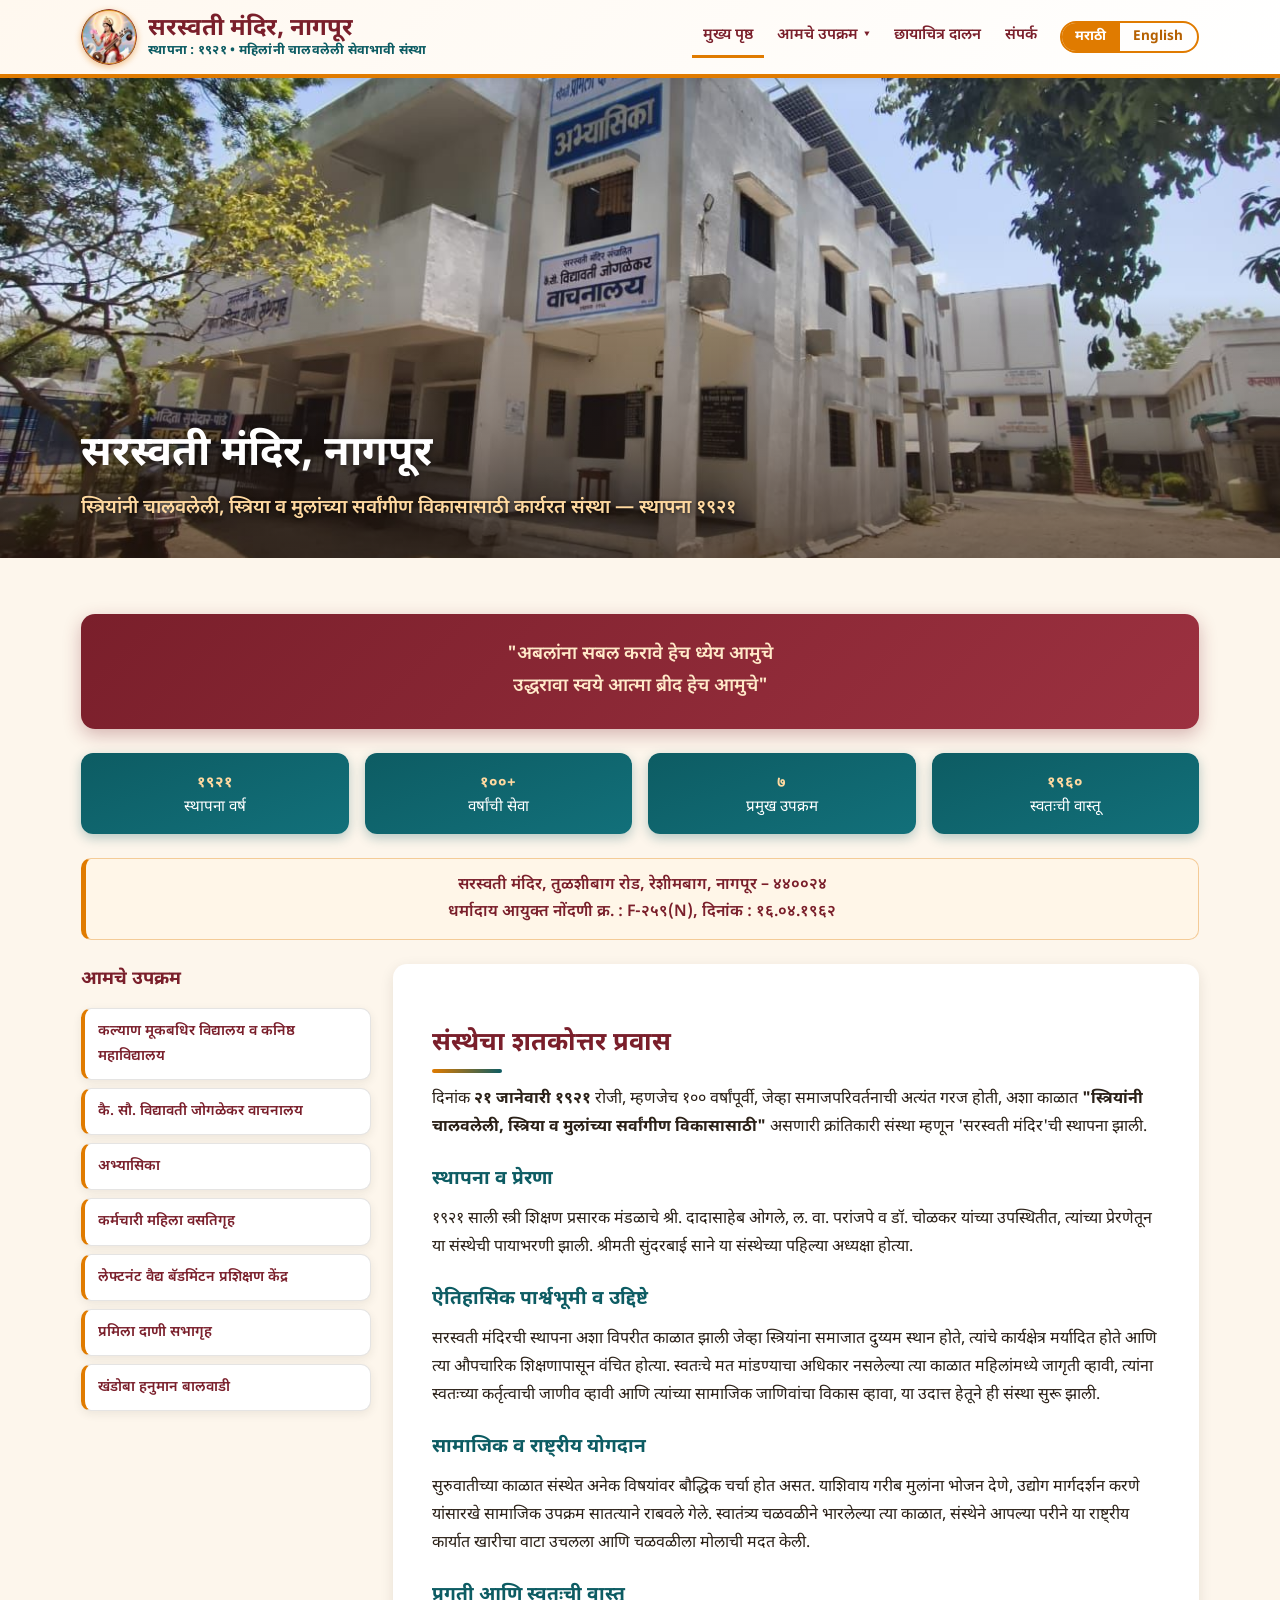
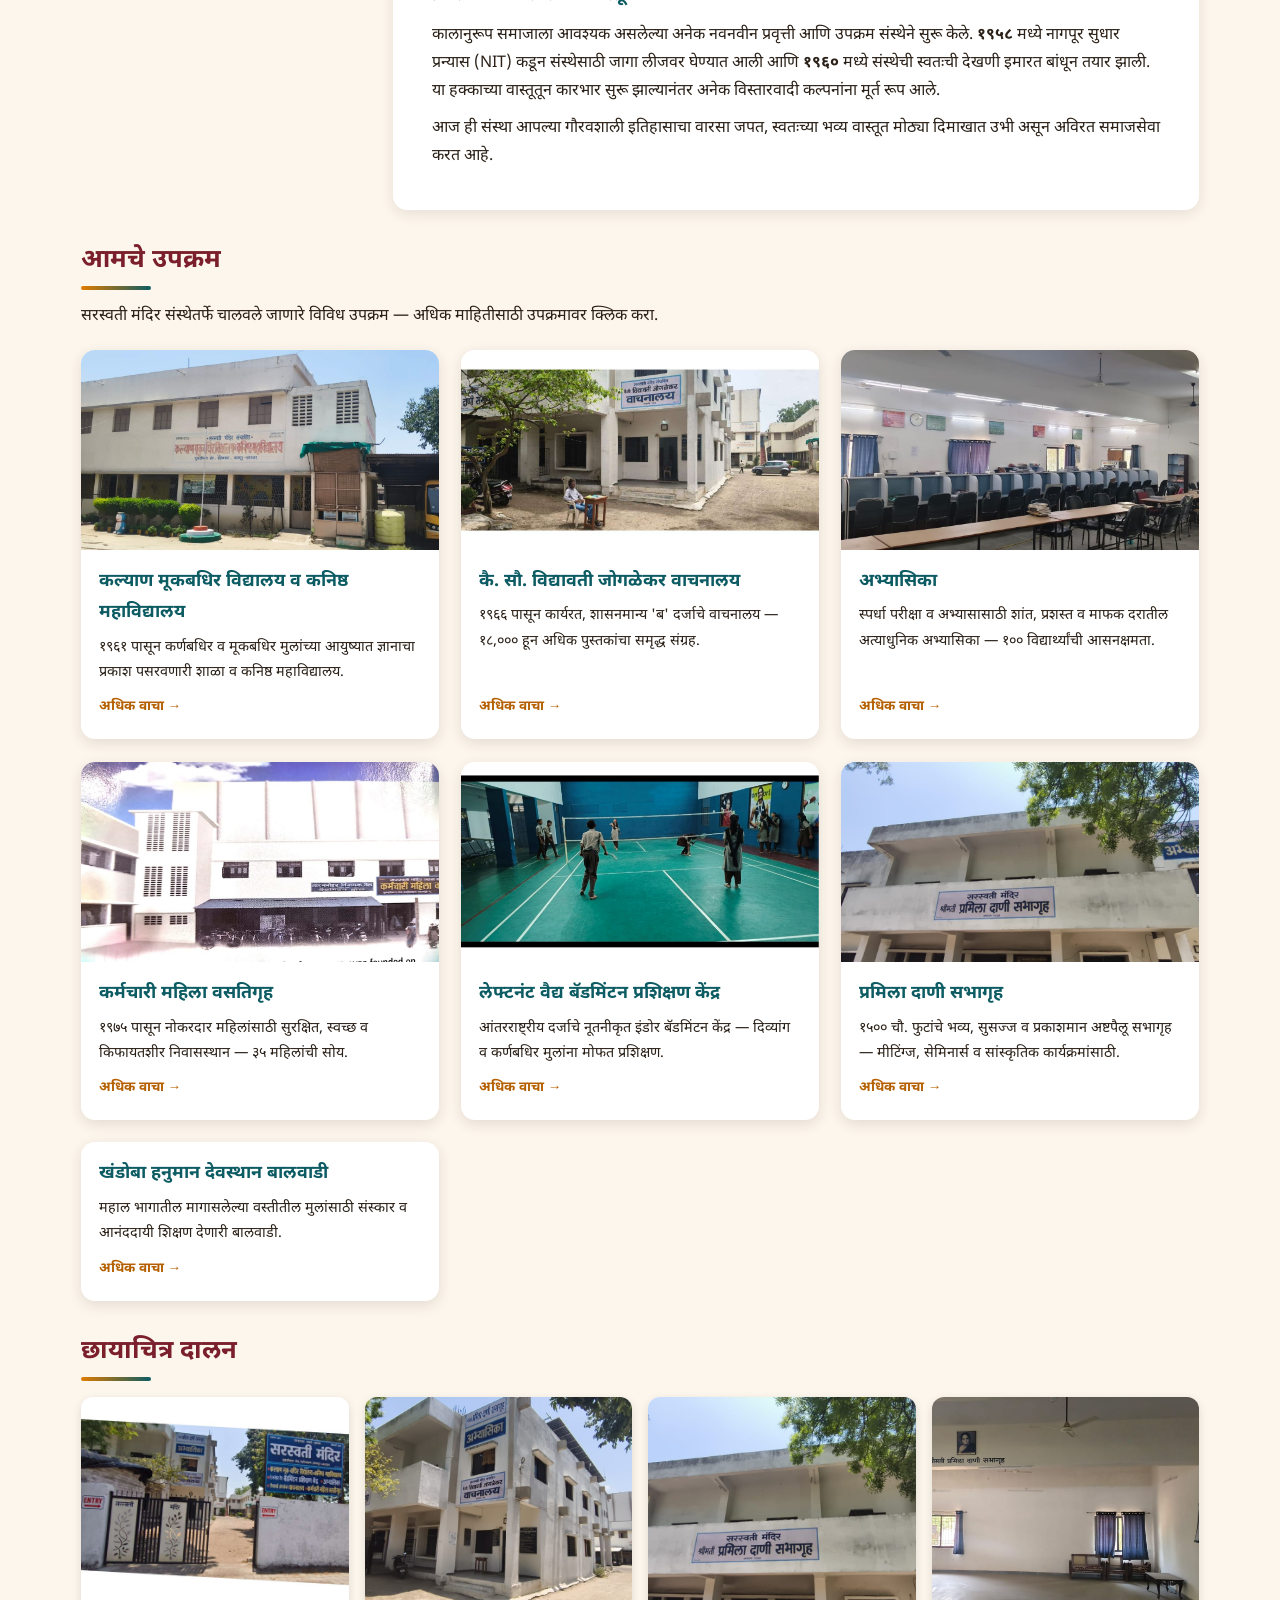
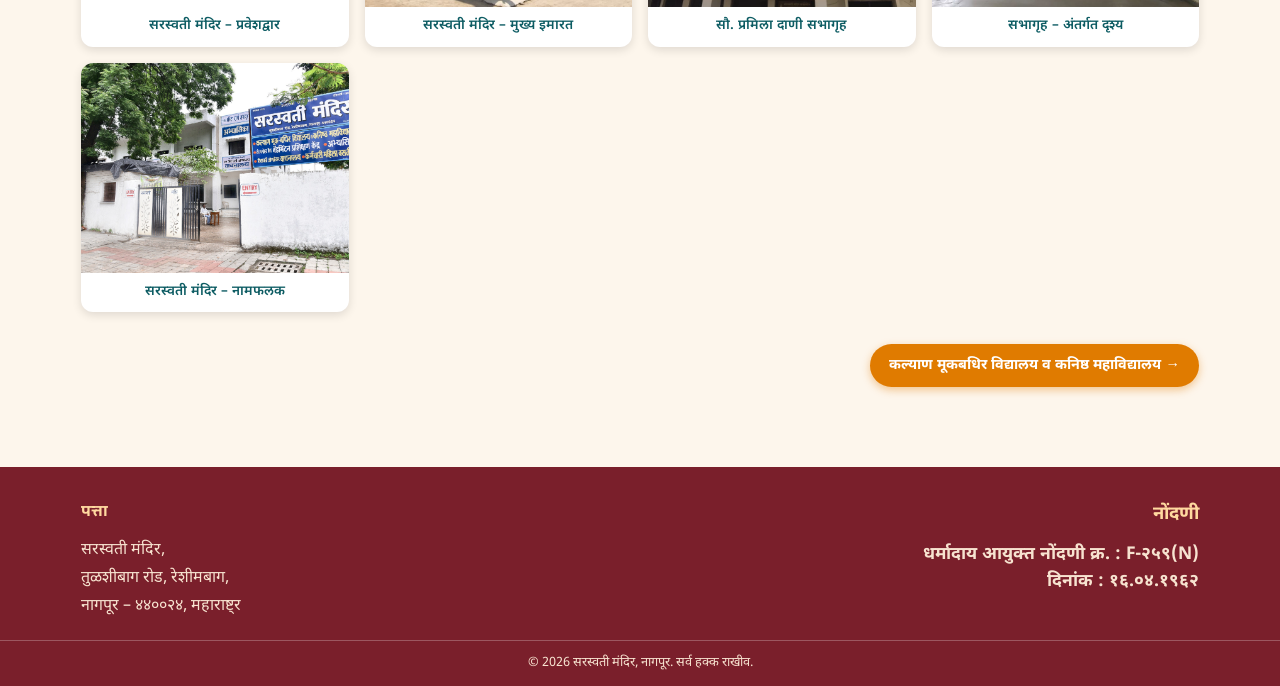
==== index.html @ 96f58323 "Update index.html" ====
<!DOCTYPE html>
<html lang="mr" data-lang="mr">
<head>
<meta charset="UTF-8">
<meta name="viewport" content="width=device-width, initial-scale=1.0">
<title>सरस्वती मंदिर | सरस्वती मंदिर, नागपूर – Saraswati Mandir, Nagpur</title>
<meta name="description" content="Saraswati Mandir, Nagpur – a women-run charitable organisation serving society since 1921. सरस्वती मंदिर, नागपूर – १९२१ पासून महिलांनी चालवलेली सेवाभावी संस्था.">
<link rel="icon" type="image/svg+xml" href="images/logo-saraswati.svg">
<link rel="preconnect" href="https://fonts.googleapis.com">
<link href="https://fonts.googleapis.com/css2?family=Noto+Sans+Devanagari:wght@400;600;700&display=swap" rel="stylesheet">
<link rel="stylesheet" href="css/style.css">
</head>
<body>
<header class="site">
  <div class="header-inner">
    <a class="brand" href="index.html">
      <img class="emblem" src="images/logo-saraswati.svg" alt="सरस्वती मंदिर logo — Saraswati Mandir logo">
      <h1><span class="mr">सरस्वती मंदिर, नागपूर</span><span class="en">Saraswati Mandir, Nagpur</span><small><span class="mr">स्थापना : २१ जानेवारी १९२१ • महिलांनी चालवलेली सेवाभावी संस्था</span><span class="en">Estd. 21 January 1921 • A charitable organisation run by women</span></small></h1>
    </a>
    <div class="lang-switch" role="group" aria-label="Language">
      <button type="button" data-lang="mr" onclick="setLang('mr')">मराठी</button>
      <button type="button" data-lang="en" onclick="setLang('en')">English</button>
    </div>
  </div>
</header>
<nav class="main"><ul><li><a href="index.html" class="current"><span class="mr">मुख्य पृष्ठ</span><span class="en">Home</span></a></li><li class="has-dropdown"><button type="button" class="navbtn" aria-haspopup="true" aria-expanded="false" onclick="toggleDrop(this)"><span class="mr">आमचे उपक्रम</span><span class="en">Our Activities</span> <span class="chev">&#9662;</span></button><div class="dropdown"><a href="school.html"><span class="mr">कल्याण मूकबधिर विद्यालय व कनिष्ठ महाविद्यालय</span><span class="en">Kalyan Mook-Badhir Vidyalaya and Junior College</span></a><a href="library.html"><span class="mr">कै. सौ. विद्यावती जोगळेकर वाचनालय</span><span class="en">Late Vidyawati Joglekar Library</span></a><a href="reading-room.html"><span class="mr">अभ्यासिका</span><span class="en">Reading Room</span></a><a href="hostel.html"><span class="mr">कर्मचारी महिला वसतिगृह</span><span class="en">Working Women's Hostel</span></a><a href="badminton.html"><span class="mr">लेफ्टनंट वैद्य बॅडमिंटन प्रशिक्षण केंद्र</span><span class="en">Lt. Vaidya Badminton Coaching Centre</span></a><a href="sabhagruh.html"><span class="mr">प्रमिला दाणी सभागृह</span><span class="en">Pramila Dani Hall</span></a><a href="khandoba.html"><span class="mr">खंडोबा हनुमान बालवाडी</span><span class="en">Khandoba Hanuman Balwadi</span></a></div></li><li><a href="index.html#gallery"><span class="mr">छायाचित्र दालन</span><span class="en">Gallery</span></a></li><li><a href="#contact"><span class="mr">संपर्क</span><span class="en">Contact</span></a></li></ul></nav>
<div class="hero"><img src="images/sm-building.jpg" alt="Saraswati Mandir, Nagpur"><div class="overlay"><div class="inner"><h2><span class="mr">सरस्वती मंदिर, नागपूर</span><span class="en">Saraswati Mandir, Nagpur</span></h2><p class="tag"><span class="mr">स्त्रियांनी चालवलेली, स्त्रिया व मुलांच्या सर्वांगीण विकासासाठी कार्यरत संस्था — स्थापना १९२१</span><span class="en">Run by women, for the all-round development of women and children — since 1921</span></p></div></div></div>
<div class="wrap">
<div class="motto"><span class="mr">"अबलांना सबल करावे हेच ध्येय आमुचे<br>उद्धरावा स्वये आत्मा ब्रीद हेच आमुचे"</span><span class="en">&quot;To empower the powerless is our goal;<br>to uplift the soul by one&rsquo;s own effort is our creed.&quot;</span></div>

<div class="facts">
  <div class="fact"><b><span class="mr">१९२१</span><span class="en">1921</span></b><span><span class="mr">स्थापना वर्ष</span><span class="en">Year of Establishment</span></span></div>
  <div class="fact"><b><span class="mr">१००+</span><span class="en">100+</span></b><span><span class="mr">वर्षांची सेवा</span><span class="en">Years of Service</span></span></div>
  <div class="fact"><b><span class="mr">७</span><span class="en">7</span></b><span><span class="mr">प्रमुख उपक्रम</span><span class="en">Major Activities</span></span></div>
  <div class="fact"><b><span class="mr">१९६०</span><span class="en">1960</span></b><span><span class="mr">स्वतःची वास्तू</span><span class="en">Own Building Since</span></span></div>
</div>

<div class="regbar"><span class="mr">सरस्वती मंदिर, तुळशीबाग रोड, रेशीमबाग, नागपूर – ४४००२४<br>धर्मादाय आयुक्त नोंदणी क्र. : F-२५९(N), दिनांक : १६.०४.१९६२</span><span class="en">Saraswati Mandir, Tulshibaug Road, Reshimbagh, Nagpur – 440024<br>Charity Commissioner Reg. No. F-259(N), dated 16.04.1962</span></div>

<div class="home-split">
<aside class="act-side">
<h3 class="act-side-title"><span class="mr">आमचे उपक्रम</span><span class="en">Our Activities</span></h3>
<a href="school.html"><span class="mr">कल्याण मूकबधिर विद्यालय व कनिष्ठ महाविद्यालय</span><span class="en">Kalyan Mook-Badhir Vidyalaya and Junior College</span></a>
<a href="library.html"><span class="mr">कै. सौ. विद्यावती जोगळेकर वाचनालय</span><span class="en">Late Vidyawati Joglekar Library</span></a>
<a href="reading-room.html"><span class="mr">अभ्यासिका</span><span class="en">Reading Room</span></a>
<a href="hostel.html"><span class="mr">कर्मचारी महिला वसतिगृह</span><span class="en">Working Women's Hostel</span></a>
<a href="badminton.html"><span class="mr">लेफ्टनंट वैद्य बॅडमिंटन प्रशिक्षण केंद्र</span><span class="en">Lt. Vaidya Badminton Coaching Centre</span></a>
<a href="sabhagruh.html"><span class="mr">प्रमिला दाणी सभागृह</span><span class="en">Pramila Dani Hall</span></a>
<a href="khandoba.html"><span class="mr">खंडोबा हनुमान बालवाडी</span><span class="en">Khandoba Hanuman Balwadi</span></a>
</aside>
<article class="content">
<h2 class="section-title"><span class="mr">संस्थेचा शतकोत्तर प्रवास</span><span class="en">A Journey of Over a Century</span></h2>
<div class="mr">
<p>दिनांक <strong>२१ जानेवारी १९२१</strong> रोजी, म्हणजेच १०० वर्षांपूर्वी, जेव्हा समाजपरिवर्तनाची अत्यंत गरज होती, अशा काळात <strong>"स्त्रियांनी चालवलेली, स्त्रिया व मुलांच्या सर्वांगीण विकासासाठी"</strong> असणारी क्रांतिकारी संस्था म्हणून 'सरस्वती मंदिर'ची स्थापना झाली.</p>
<h3>स्थापना व प्रेरणा</h3>
<p>१९२१ साली स्त्री शिक्षण प्रसारक मंडळाचे श्री. दादासाहेब ओगले, ल. वा. परांजपे व डॉ. चोळकर यांच्या उपस्थितीत, त्यांच्या प्रेरणेतून या संस्थेची पायाभरणी झाली. श्रीमती सुंदरबाई साने या संस्थेच्या पहिल्या अध्यक्षा होत्या.</p>
<h3>ऐतिहासिक पार्श्वभूमी व उद्दिष्टे</h3>
<p>सरस्वती मंदिरची स्थापना अशा विपरीत काळात झाली जेव्हा स्त्रियांना समाजात दुय्यम स्थान होते, त्यांचे कार्यक्षेत्र मर्यादित होते आणि त्या औपचारिक शिक्षणापासून वंचित होत्या. स्वतःचे मत मांडण्याचा अधिकार नसलेल्या त्या काळात महिलांमध्ये जागृती व्हावी, त्यांना स्वतःच्या कर्तृत्वाची जाणीव व्हावी आणि त्यांच्या सामाजिक जाणिवांचा विकास व्हावा, या उदात्त हेतूने ही संस्था सुरू झाली.</p>
<h3>सामाजिक व राष्ट्रीय योगदान</h3>
<p>सुरुवातीच्या काळात संस्थेत अनेक विषयांवर बौद्धिक चर्चा होत असत. याशिवाय गरीब मुलांना भोजन देणे, उद्योग मार्गदर्शन करणे यांसारखे सामाजिक उपक्रम सातत्याने राबवले गेले. स्वातंत्र्य चळवळीने भारलेल्या त्या काळात, संस्थेने आपल्या परीने या राष्ट्रीय कार्यात खारीचा वाटा उचलला आणि चळवळीला मोलाची मदत केली.</p>
<h3>प्रगती आणि स्वतःची वास्तू</h3>
<p>कालानुरूप समाजाला आवश्यक असलेल्या अनेक नवनवीन प्रवृत्ती आणि उपक्रम संस्थेने सुरू केले. <strong>१९५८</strong> मध्ये नागपूर सुधार प्रन्यास (NIT) कडून संस्थेसाठी जागा लीजवर घेण्यात आली आणि <strong>१९६०</strong> मध्ये संस्थेची स्वतःची देखणी इमारत बांधून तयार झाली. या हक्काच्या वास्तूतून कारभार सुरू झाल्यानंतर अनेक विस्तारवादी कल्पनांना मूर्त रूप आले.</p>
<p>आज ही संस्था आपल्या गौरवशाली इतिहासाचा वारसा जपत, स्वतःच्या भव्य वास्तूत मोठ्या दिमाखात उभी असून अविरत समाजसेवा करत आहे.</p>
</div>
<div class="en">
<p>On <strong>21 January 1921</strong> — more than a hundred years ago, at a time when social reform was needed most — 'Saraswati Mandir' was founded as a revolutionary institution <strong>"run by women, for the all-round development of women and children."</strong></p>
<h3>Foundation and Inspiration</h3>
<p>The institution was founded in 1921 with the inspiration and in the presence of Shri Dadasaheb Ogale, L. V. Paranjape and Dr. Cholkar of the Stri Shikshan Prasarak Mandal. Smt. Sundarbai Sane was its first President.</p>
<h3>Historical Background and Objectives</h3>
<p>Saraswati Mandir was established in adverse times, when women held a secondary place in society, their sphere of activity was restricted, and they were deprived of formal education. In an era when women had no right even to voice their opinions, this institution was started with the noble aim of awakening women, making them aware of their own abilities, and developing their social consciousness.</p>
<h3>Social and National Contribution</h3>
<p>In its early years the institution hosted intellectual discussions on many subjects, and consistently ran social initiatives such as feeding poor children and providing vocational guidance. In those days charged with the freedom movement, the institution contributed its share to the national cause and rendered valuable help to the movement.</p>
<h3>Progress and Its Own Building</h3>
<p>Over time the institution launched many new initiatives that society needed. In <strong>1958</strong> land was taken on lease from the Nagpur Improvement Trust (NIT), and in <strong>1960</strong> the institution's own handsome building was completed. Once it began functioning from these premises, many ideas for expansion took concrete shape.</p>
<p>Today, preserving the legacy of its glorious history, the institution stands proudly in its own grand building and continues its unbroken service to society.</p>
</div>
</article>
</div>

<h2 class="section-title"><span class="mr">आमचे उपक्रम</span><span class="en">Our Activities</span></h2>
<p><span class="mr">सरस्वती मंदिर संस्थेतर्फे चालवले जाणारे विविध उपक्रम — अधिक माहितीसाठी उपक्रमावर क्लिक करा.</span><span class="en">The various activities run by Saraswati Mandir — click any activity to know more.</span></p>
<div class="card-grid">
  <a class="card" href="school.html"><div class="thumb"><img src="images/school-building.jpg" alt="Kalyan Mook-Badhir Vidyalaya" loading="lazy"></div><div class="body"><h3><span class="mr">कल्याण मूकबधिर विद्यालय व कनिष्ठ महाविद्यालय</span><span class="en">Kalyan Mook-Badhir Vidyalaya and Junior College</span></h3><p><span class="mr">१९६१ पासून कर्णबधिर व मूकबधिर मुलांच्या आयुष्यात ज्ञानाचा प्रकाश पसरवणारी शाळा व कनिष्ठ महाविद्यालय.</span><span class="en">Spreading the light of knowledge in the lives of deaf and mute children since 1961 — school and junior college.</span></p><span class="more"><span class="mr">अधिक वाचा →</span><span class="en">Read more →</span></span></div></a>
  <a class="card" href="library.html"><div class="thumb"><img src="images/library-building.jpg" alt="Vidyawati Joglekar Library" loading="lazy"></div><div class="body"><h3><span class="mr">कै. सौ. विद्यावती जोगळेकर वाचनालय</span><span class="en">Late Vidyawati Joglekar Library</span></h3><p><span class="mr">१९६६ पासून कार्यरत, शासनमान्य 'ब' दर्जाचे वाचनालय — १८,००० हून अधिक पुस्तकांचा समृद्ध संग्रह.</span><span class="en">A government-recognised 'B' grade library functioning since 1966, with a rich collection of over 18,000 books.</span></p><span class="more"><span class="mr">अधिक वाचा →</span><span class="en">Read more →</span></span></div></a>
  <a class="card" href="reading-room.html"><div class="thumb"><img src="images/reading-room-1.jpg" alt="Reading Room" loading="lazy"></div><div class="body"><h3><span class="mr">अभ्यासिका</span><span class="en">Reading Room (Abhyasika)</span></h3><p><span class="mr">स्पर्धा परीक्षा व अभ्यासासाठी शांत, प्रशस्त व माफक दरातील अत्याधुनिक अभ्यासिका — १०० विद्यार्थ्यांची आसनक्षमता.</span><span class="en">A quiet, spacious and affordable modern study room for students and competitive-exam aspirants — seating for 100.</span></p><span class="more"><span class="mr">अधिक वाचा →</span><span class="en">Read more →</span></span></div></a>
  <a class="card" href="hostel.html"><div class="thumb"><img src="images/hostel-building.jpg" alt="Working Women's Hostel" loading="lazy"></div><div class="body"><h3><span class="mr">कर्मचारी महिला वसतिगृह</span><span class="en">Working Women's Hostel</span></h3><p><span class="mr">१९७५ पासून नोकरदार महिलांसाठी सुरक्षित, स्वच्छ व किफायतशीर निवासस्थान — ३५ महिलांची सोय.</span><span class="en">A safe, clean and affordable home for working women since 1975 — accommodation for 35 women.</span></p><span class="more"><span class="mr">अधिक वाचा →</span><span class="en">Read more →</span></span></div></a>
  <a class="card" href="badminton.html"><div class="thumb"><img src="images/badminton-court.jpg" alt="Badminton Coaching Centre" loading="lazy"></div><div class="body"><h3><span class="mr">लेफ्टनंट वैद्य बॅडमिंटन प्रशिक्षण केंद्र</span><span class="en">Lt. Vaidya Badminton Coaching Centre</span></h3><p><span class="mr">आंतरराष्ट्रीय दर्जाचे नूतनीकृत इंडोर बॅडमिंटन केंद्र — दिव्यांग व कर्णबधिर मुलांना मोफत प्रशिक्षण.</span><span class="en">A renovated international-standard indoor badminton centre — free training for disabled and deaf children.</span></p><span class="more"><span class="mr">अधिक वाचा →</span><span class="en">Read more →</span></span></div></a>
  <a class="card" href="sabhagruh.html"><div class="thumb"><img src="images/sm-hall-ext.jpg" alt="Pramila Dani Sabhagruh" loading="lazy"></div><div class="body"><h3><span class="mr">प्रमिला दाणी सभागृह</span><span class="en">Pramila Dani Sabhagruh (Hall)</span></h3><p><span class="mr">१५०० चौ. फुटांचे भव्य, सुसज्ज व प्रकाशमान अष्टपैलू सभागृह — मीटिंग्ज, सेमिनार्स व सांस्कृतिक कार्यक्रमांसाठी.</span><span class="en">A grand, well-equipped, well-lit 1,500 sq. ft. multipurpose hall — for meetings, seminars and cultural events.</span></p><span class="more"><span class="mr">अधिक वाचा →</span><span class="en">Read more →</span></span></div></a>
  <a class="card" href="khandoba.html"><div class="body"><h3><span class="mr">खंडोबा हनुमान देवस्थान बालवाडी</span><span class="en">Khandoba Hanuman Devasthan Balwadi</span></h3><p><span class="mr">महाल भागातील मागासलेल्या वस्तीतील मुलांसाठी संस्कार व आनंददायी शिक्षण देणारी बालवाडी.</span><span class="en">A pre-school imparting values and joyful learning to children of an underprivileged locality in Mahal.</span></p><span class="more"><span class="mr">अधिक वाचा →</span><span class="en">Read more →</span></span></div></a>
</div>

<h2 class="section-title" id="gallery"><span class="mr">छायाचित्र दालन</span><span class="en">Photo Gallery</span></h2><div class="gallery"><figure><img src="images/sm-gate.jpg" alt="Saraswati Mandir – Entrance Gate" loading="lazy"><figcaption><span class="mr">सरस्वती मंदिर – प्रवेशद्वार</span><span class="en">Saraswati Mandir – Entrance Gate</span></figcaption></figure><figure><img src="images/sm-building.jpg" alt="Saraswati Mandir – Main Building" loading="lazy"><figcaption><span class="mr">सरस्वती मंदिर – मुख्य इमारत</span><span class="en">Saraswati Mandir – Main Building</span></figcaption></figure><figure><img src="images/sm-hall-ext.jpg" alt="Smt. Pramila Dani Hall" loading="lazy"><figcaption><span class="mr">सौ. प्रमिला दाणी सभागृह</span><span class="en">Smt. Pramila Dani Hall</span></figcaption></figure><figure><img src="images/sm-hall-int.jpg" alt="The Hall – Interior View" loading="lazy"><figcaption><span class="mr">सभागृह – अंतर्गत दृश्य</span><span class="en">The Hall – Interior View</span></figcaption></figure><figure><img src="images/sm-signboard.jpg" alt="Saraswati Mandir Signboard" loading="lazy"><figcaption><span class="mr">सरस्वती मंदिर – नामफलक</span><span class="en">Saraswati Mandir – Signboard</span></figcaption></figure></div>
<div class="pagenav"><span></span><a href="school.html"><span class="mr">कल्याण मूकबधिर विद्यालय व कनिष्ठ महाविद्यालय</span><span class="en">Kalyan Mook-Badhir Vidyalaya and Junior College</span> &rarr;</a></div>
</div>
<footer class="site" id="contact">
  <div class="inner">
    <div>
      <h4><span class="mr">पत्ता</span><span class="en">Address</span></h4>
      <p><span class="mr">सरस्वती मंदिर,<br>तुळशीबाग रोड, रेशीमबाग,<br>नागपूर – ४४००२४, महाराष्ट्र</span><span class="en">Saraswati Mandir,<br>Tulshibaug Road, Reshimbagh,<br>Nagpur – 440024, Maharashtra, India</span></p>
    </div>
    <div class="footer-reg">
      <h4><span class="mr">नोंदणी</span><span class="en">Registration</span></h4>
      <p><span class="mr">धर्मादाय आयुक्त नोंदणी क्र. : F-२५९(N)<br>दिनांक : १६.०४.१९६२</span><span class="en">Charity Commissioner Reg. No. F-259(N)<br>Date of Registration: 16.04.1962</span></p>
    </div>
  </div>
  <div class="copyright">&copy; <span id="yr"></span> <span class="mr">सरस्वती मंदिर, नागपूर. सर्व हक्क राखीव.</span><span class="en">Saraswati Mandir, Nagpur. All rights reserved.</span></div>
</footer>
<script src="js/main.js"></script>
<script>document.getElementById('yr').textContent = new Date().getFullYear();</script>
</body>
</html>
---- css/style.css ----
:root{--saffron:#e07b00;--saffron-dark:#b56000;--maroon:#7a1f2b;--teal:#0d5c63;--cream:#fdf6ec;--ink:#2b2118;--card:#ffffff;}
*{margin:0;padding:0;box-sizing:border-box;}
html{scroll-behavior:smooth;}
body{font-family:'Noto Sans Devanagari','Segoe UI',sans-serif;background:var(--cream);color:var(--ink);line-height:1.75;}
html[data-lang="mr"] .en{display:none!important;}
html[data-lang="en"] .mr{display:none!important;}
.topbar{display:none;}
header.site{background:linear-gradient(135deg,#fff8ef,#fff);border-bottom:4px solid var(--saffron);position:sticky;top:0;z-index:50;box-shadow:0 2px 10px rgba(0,0,0,.08);}
.header-inner{max-width:1150px;margin:0 auto;padding:.55rem 1rem;display:flex;align-items:center;gap:1rem;flex-wrap:wrap;}
.brand{display:flex;align-items:center;gap:.7rem;text-decoration:none;color:var(--ink);}
/*emblem-img*/
.brand img.emblem{background:#fff;object-fit:contain;object-position:center;padding:0;}
.brand .emblem{width:56px;height:56px;border-radius:50%;background:radial-gradient(circle at 35% 30%,#ffb85c,var(--saffron));display:flex;align-items:center;justify-content:center;font-size:1.6rem;color:#fff;flex-shrink:0;box-shadow:0 2px 6px rgba(224,123,0,.45);}
.brand h1{font-size:1.5rem;color:var(--maroon);line-height:1.2;}
.brand h1>span{white-space:nowrap;}
.brand small{display:block;font-size:.8rem;color:var(--teal);font-weight:700;letter-spacing:.02em;}
.nav-area{margin-left:auto;display:flex;align-items:center;gap:.4rem;flex-wrap:wrap;justify-content:flex-end;}
.nav-area .lang-switch{margin-left:.3rem;}
.lang-switch{display:flex;border:2px solid var(--saffron);border-radius:999px;overflow:hidden;}
.lang-switch button{border:0;background:transparent;padding:.3rem .85rem;cursor:pointer;font-family:inherit;font-size:.85rem;font-weight:700;color:var(--saffron-dark);}
.lang-switch button.active{background:var(--saffron);color:#fff;}
nav.main{background:none;}
nav.main ul{list-style:none;display:flex;align-items:center;flex-wrap:wrap;gap:.1rem;}
nav.main a,nav.main .navbtn{display:flex;align-items:center;gap:.25rem;padding:.4rem .7rem;color:var(--maroon);text-decoration:none;font-size:.95rem;font-weight:600;border:0;border-bottom:3px solid transparent;background:none;font-family:inherit;cursor:pointer;border-radius:6px 6px 0 0;}
nav.main a:hover,nav.main .navbtn:hover{background:rgba(224,123,0,.12);}
nav.main a.current,nav.main .navbtn.current{border-bottom-color:var(--saffron);}
li.has-dropdown{position:relative;}
.navbtn .chev{display:inline-block;font-size:.7rem;margin-left:.1rem;transition:transform .2s;}
li.has-dropdown:hover .chev,.navbtn[aria-expanded="true"] .chev{transform:rotate(180deg);}
nav.main .dropdown{position:absolute;top:100%;right:0;left:auto;min-width:300px;background:var(--teal);box-shadow:0 10px 24px rgba(0,0,0,.3);border-top:3px solid var(--saffron);border-radius:0 0 8px 8px;display:none;flex-direction:column;z-index:60;overflow:hidden;}
li.has-dropdown:hover .dropdown,.dropdown.open{display:flex;}
nav.main .dropdown a{color:#eafcfd;border-bottom:1px solid rgba(255,255,255,.1);border-radius:0;white-space:normal;padding:.55rem .9rem;}
nav.main .dropdown a:hover{background:rgba(255,255,255,.12);}
.regbar{background:#fff6e8;border:1px solid rgba(224,123,0,.35);border-left:5px solid var(--saffron);border-radius:10px;text-align:center;color:var(--maroon);font-weight:600;font-size:1rem;line-height:1.7;padding:.8rem 1rem;margin:1.5rem 0;}
.home-split{display:grid;grid-template-columns:290px 1fr;gap:1.4rem;align-items:start;margin-top:1.5rem;}
.act-side{display:flex;flex-direction:column;gap:8px;}
.act-side-title{color:var(--maroon);font-size:1.15rem;margin-bottom:.2rem;}
.act-side a{text-decoration:none;display:block;background:#fff;border:0.5px solid rgba(43,33,24,.12);border-left:4px solid var(--saffron);border-radius:10px;padding:10px 13px;color:var(--maroon);font-weight:600;font-size:.9rem;box-shadow:0 3px 10px rgba(43,33,24,.08);}
.act-side a:hover{box-shadow:0 6px 16px rgba(43,33,24,.16);}
.hero{position:relative;max-height:480px;overflow:hidden;background:#333;}
.hero img{width:100%;height:480px;object-fit:cover;display:block;opacity:1;}
.hero .overlay{position:absolute;inset:0;background:linear-gradient(to top,rgba(30,15,5,.6),rgba(30,15,5,0) 55%);display:flex;align-items:flex-end;}
.hero .overlay .inner{max-width:1150px;margin:0 auto;width:100%;padding:2rem 1rem;color:#fff;}
.hero h2{font-size:clamp(1.6rem,4vw,2.6rem);text-shadow:0 2px 8px rgba(0,0,0,.6);}
.hero p.tag{font-size:clamp(.95rem,2vw,1.2rem);color:#ffd9a0;font-weight:600;text-shadow:0 1px 4px rgba(0,0,0,.7);}
.wrap{max-width:1150px;margin:0 auto;padding:2rem 1rem;}
.section-title{color:var(--maroon);font-size:1.6rem;margin:1.8rem 0 .8rem;position:relative;padding-bottom:.4rem;}
.section-title::after{content:"";position:absolute;left:0;bottom:0;width:70px;height:4px;border-radius:2px;background:linear-gradient(90deg,var(--saffron),var(--teal));}
.motto{background:linear-gradient(135deg,var(--maroon),#9c3140);color:#ffe9c9;text-align:center;padding:1.6rem 1rem;border-radius:14px;font-size:1.15rem;font-weight:600;margin:1.5rem 0;box-shadow:0 6px 18px rgba(122,31,43,.3);}
.card-grid{display:grid;grid-template-columns:repeat(auto-fill,minmax(320px,1fr));gap:1.4rem;margin-top:1.2rem;}
.card{background:var(--card);border-radius:14px;overflow:hidden;box-shadow:0 4px 14px rgba(43,33,24,.12);display:flex;flex-direction:column;transition:transform .25s,box-shadow .25s;text-decoration:none;color:var(--ink);}
.card:hover{transform:translateY(-6px);box-shadow:0 12px 26px rgba(43,33,24,.2);}
.card .thumb{height:200px;overflow:hidden;background:linear-gradient(135deg,#0d5c63,#188a94);display:flex;align-items:center;justify-content:center;color:#fff;font-size:3rem;}
.card .thumb img{width:100%;height:100%;object-fit:cover;transition:transform .4s;}
.card:hover .thumb img{transform:scale(1.06);}
.card .body{padding:1rem 1.1rem 1.2rem;flex:1;display:flex;flex-direction:column;}
.card h3{color:var(--teal);font-size:1.12rem;margin-bottom:.4rem;}
.card p{font-size:.9rem;flex:1;}
.card .more{margin-top:.7rem;color:var(--saffron-dark);font-weight:700;font-size:.85rem;}
article.content{background:#fff;border-radius:14px;padding:1.8rem clamp(1rem,3vw,2.4rem);box-shadow:0 4px 14px rgba(43,33,24,.1);}
article.content h3{color:var(--teal);margin:1.3rem 0 .5rem;font-size:1.2rem;}
article.content p{margin:.6rem 0;}
article.content ul{margin:.6rem 0 .6rem 1.4rem;}
article.content li{margin:.35rem 0;}
.quote{border-left:5px solid var(--saffron);background:#fff6e8;padding:.9rem 1.2rem;border-radius:0 10px 10px 0;font-weight:600;color:var(--maroon);margin:1rem 0;font-size:1.05rem;}
.facts{display:grid;grid-template-columns:repeat(auto-fit,minmax(150px,1fr));gap:1rem;margin:1.4rem 0;}
.fact{background:linear-gradient(160deg,#0d5c63,#12707a);color:#fff;border-radius:12px;text-align:center;padding:1.05rem .7rem;box-shadow:0 4px 12px rgba(13,92,99,.3);}
.fact b{display:block;font-size:2rem;line-height:1.1;color:#ffd9a0;}
.fact span{display:block;margin-top:.25rem;font-size:.95rem;line-height:1.3;}
.gallery{display:grid;grid-template-columns:repeat(auto-fill,minmax(260px,1fr));gap:1rem;margin-top:1rem;}
.gallery figure{border-radius:12px;overflow:hidden;background:#fff;box-shadow:0 3px 10px rgba(0,0,0,.12);}
.gallery img{width:100%;height:210px;object-fit:cover;display:block;transition:transform .35s;cursor:pointer;}
.gallery figure:hover img{transform:scale(1.05);}
.gallery figcaption{padding:.5rem .8rem;font-size:.85rem;color:var(--teal);font-weight:600;text-align:center;}
.pagenav{display:flex;justify-content:space-between;gap:1rem;margin-top:2rem;flex-wrap:wrap;}
.pagenav a{background:var(--saffron);color:#fff;padding:.55rem 1.2rem;border-radius:999px;text-decoration:none;font-weight:700;font-size:.9rem;box-shadow:0 3px 8px rgba(224,123,0,.4);}
.pagenav a:hover{background:var(--saffron-dark);}
footer.site{background:var(--maroon);color:#f7e3d0;margin-top:3rem;}
footer .inner{max-width:1150px;margin:0 auto;padding:2rem 1rem 1.2rem;display:flex;justify-content:space-between;gap:1.5rem;flex-wrap:wrap;}
footer h4{color:#ffd9a0;margin-bottom:.6rem;}
footer a{color:#ffe9c9;text-decoration:none;}
footer a:hover{text-decoration:underline;}
footer ul{list-style:none;}
footer li{margin:.3rem 0;font-size:.9rem;}
.footer-reg{text-align:right;}
.footer-reg h4{font-size:1.15rem;}
.footer-reg p{font-weight:700;font-size:1.1rem;line-height:1.55;}
.copyright{border-top:1px solid rgba(255,255,255,.25);text-align:center;font-size:.8rem;padding:.7rem 1rem;}
.lightbox{position:fixed;inset:0;background:rgba(0,0,0,.9);display:none;align-items:center;justify-content:center;z-index:200;cursor:zoom-out;}
.lightbox img{max-width:94vw;max-height:92vh;border-radius:8px;}
.lightbox.open{display:flex;}
@media(max-width:820px){.nav-area{width:100%;justify-content:flex-start;margin-left:0;}nav.main .dropdown{left:0;right:auto;min-width:260px;}}
@media(max-width:760px){.home-split{grid-template-columns:1fr;}}
@media(max-width:640px){.brand h1{font-size:1.25rem;}.brand small{white-space:normal;}.hero img{height:300px;}.hero .overlay .inner{padding:1.2rem 1rem;}nav.main a,nav.main .navbtn{padding:.4rem .55rem;font-size:.85rem;}footer .inner{gap:1rem;}.footer-reg{text-align:left;}.regbar{font-size:.9rem;}}
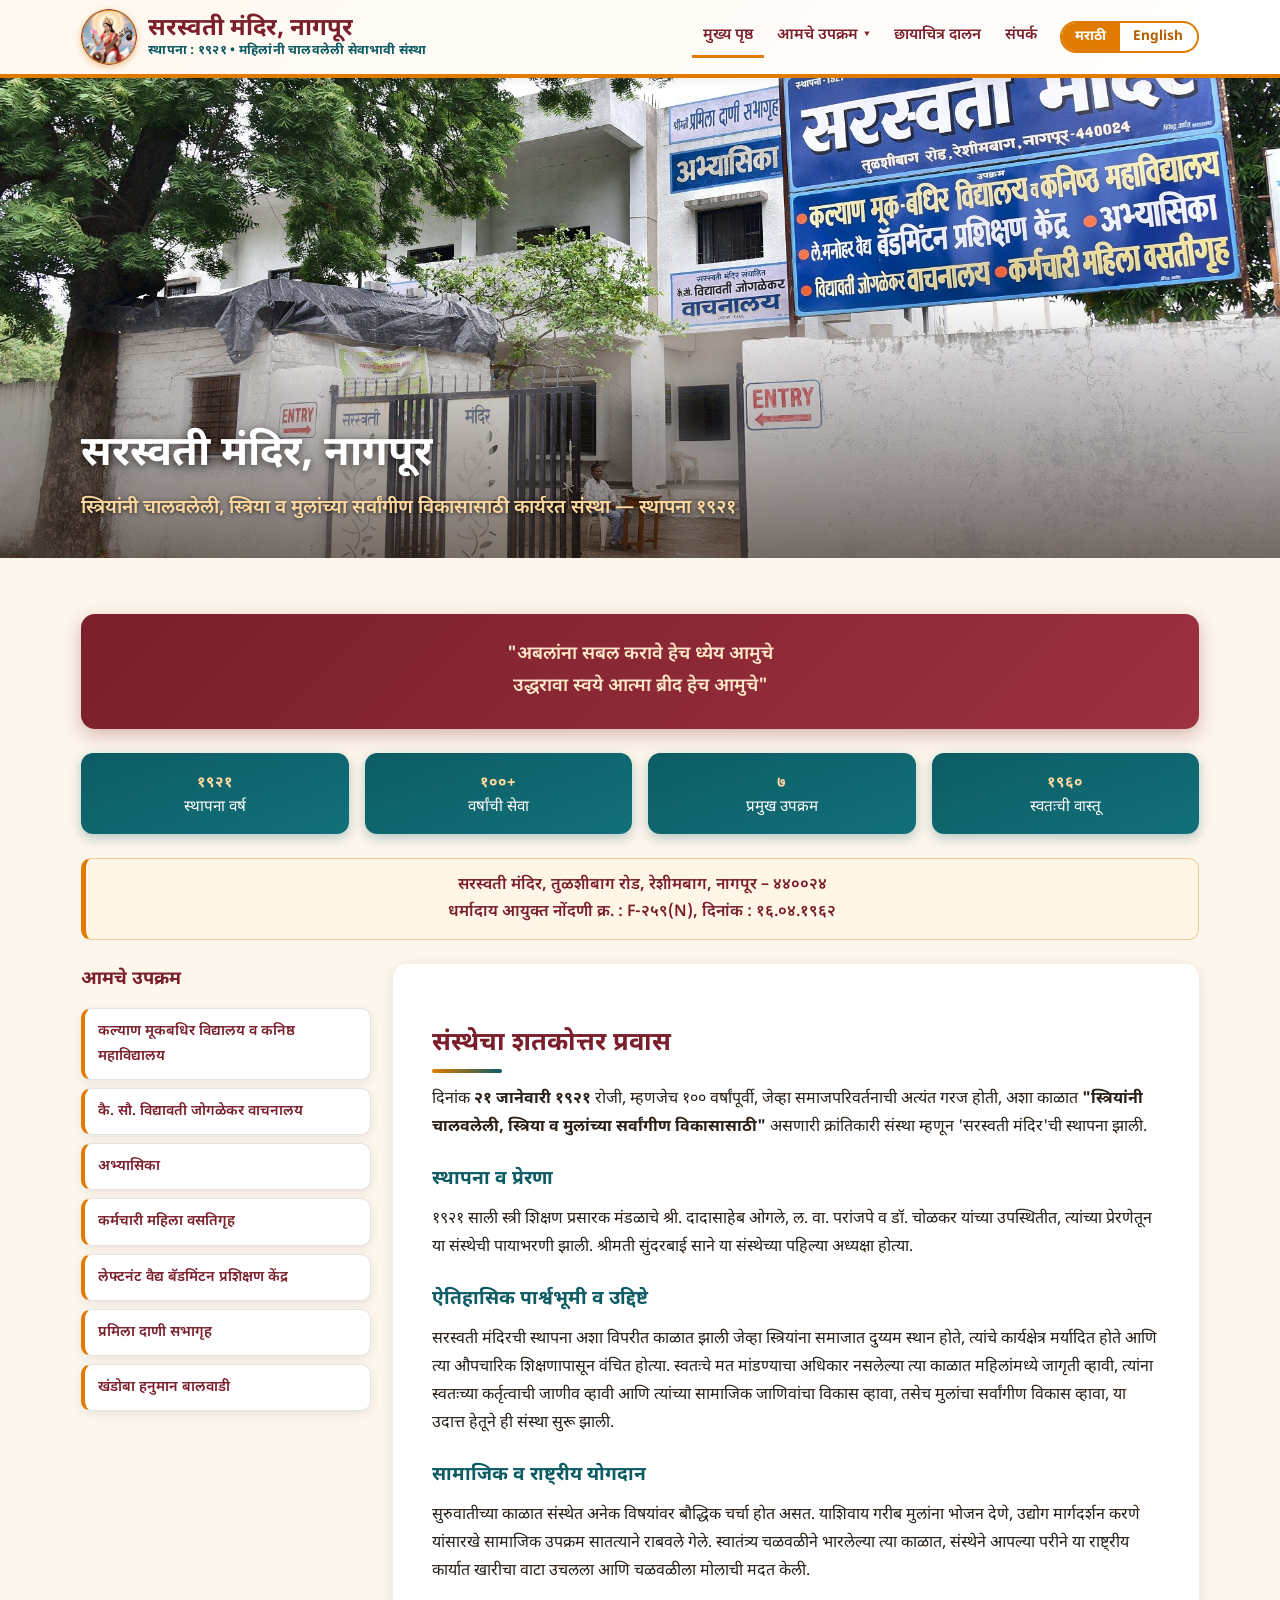
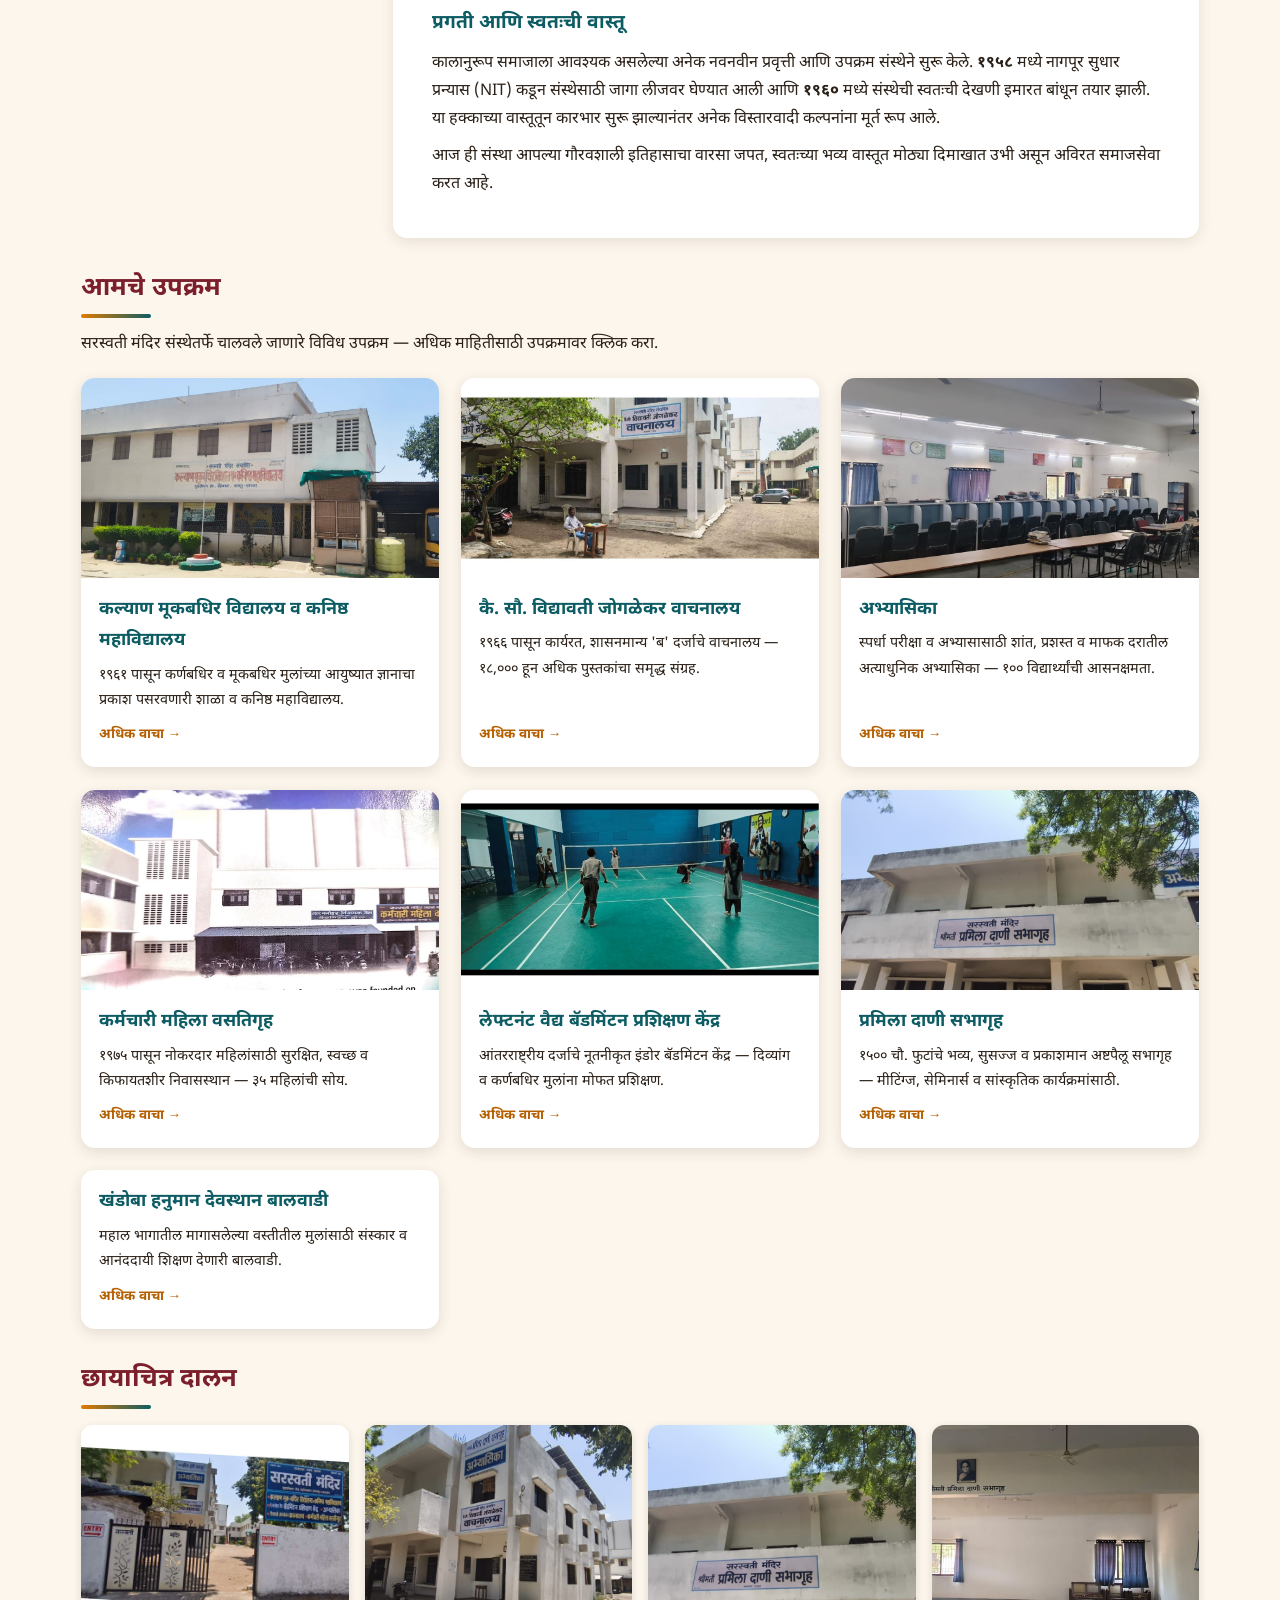
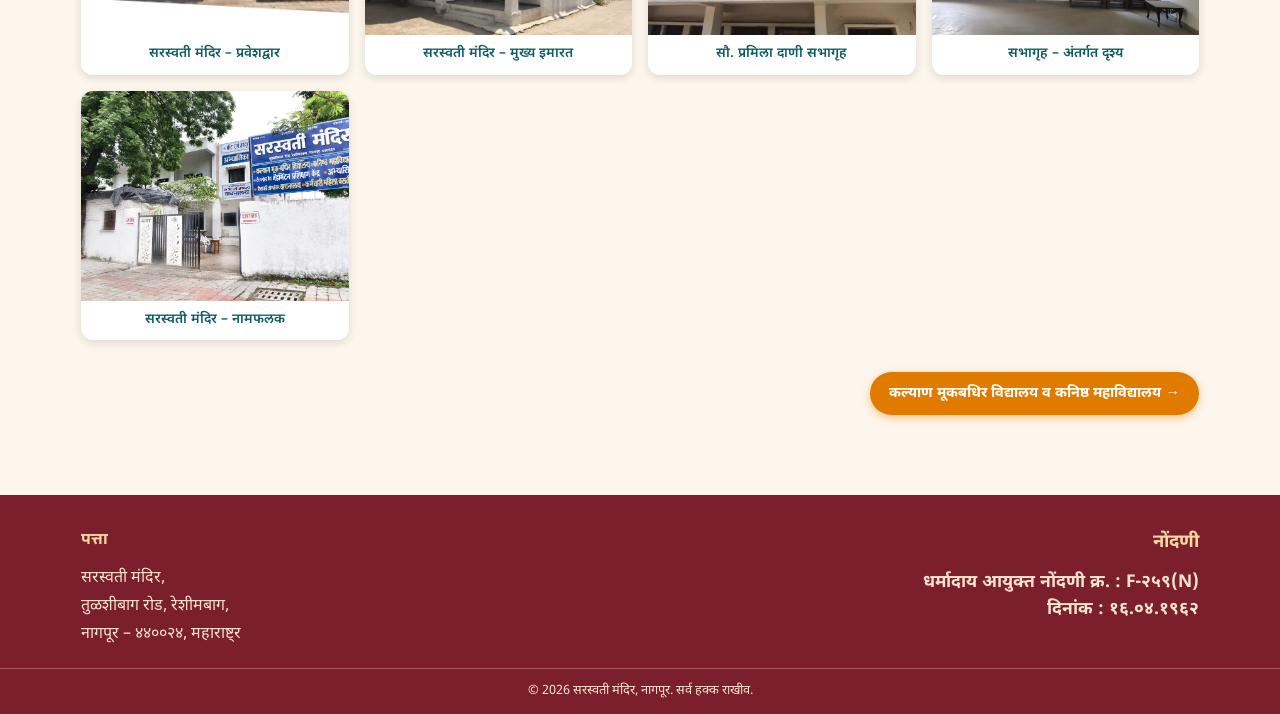
==== commit 73e677be: "Home: new gate/signboard hero, revised motto (two sentences), add 'helping children' to objectives" ====
--- a/index.html
+++ b/index.html
@@ -24,9 +24,9 @@
   </div>
 </header>
 <nav class="main"><ul><li><a href="index.html" class="current"><span class="mr">मुख्य पृष्ठ</span><span class="en">Home</span></a></li><li class="has-dropdown"><button type="button" class="navbtn" aria-haspopup="true" aria-expanded="false" onclick="toggleDrop(this)"><span class="mr">आमचे उपक्रम</span><span class="en">Our Activities</span> <span class="chev">&#9662;</span></button><div class="dropdown"><a href="school.html"><span class="mr">कल्याण मूकबधिर विद्यालय व कनिष्ठ महाविद्यालय</span><span class="en">Kalyan Mook-Badhir Vidyalaya and Junior College</span></a><a href="library.html"><span class="mr">कै. सौ. विद्यावती जोगळेकर वाचनालय</span><span class="en">Late Vidyawati Joglekar Library</span></a><a href="reading-room.html"><span class="mr">अभ्यासिका</span><span class="en">Reading Room</span></a><a href="hostel.html"><span class="mr">कर्मचारी महिला वसतिगृह</span><span class="en">Working Women's Hostel</span></a><a href="badminton.html"><span class="mr">लेफ्टनंट वैद्य बॅडमिंटन प्रशिक्षण केंद्र</span><span class="en">Lt. Vaidya Badminton Coaching Centre</span></a><a href="sabhagruh.html"><span class="mr">प्रमिला दाणी सभागृह</span><span class="en">Pramila Dani Hall</span></a><a href="khandoba.html"><span class="mr">खंडोबा हनुमान बालवाडी</span><span class="en">Khandoba Hanuman Balwadi</span></a></div></li><li><a href="index.html#gallery"><span class="mr">छायाचित्र दालन</span><span class="en">Gallery</span></a></li><li><a href="#contact"><span class="mr">संपर्क</span><span class="en">Contact</span></a></li></ul></nav>
-<div class="hero"><img src="images/sm-building.jpg" alt="Saraswati Mandir, Nagpur"><div class="overlay"><div class="inner"><h2><span class="mr">सरस्वती मंदिर, नागपूर</span><span class="en">Saraswati Mandir, Nagpur</span></h2><p class="tag"><span class="mr">स्त्रियांनी चालवलेली, स्त्रिया व मुलांच्या सर्वांगीण विकासासाठी कार्यरत संस्था — स्थापना १९२१</span><span class="en">Run by women, for the all-round development of women and children — since 1921</span></p></div></div></div>
+<div class="hero"><img src="images/sm-signboard.jpg" alt="Saraswati Mandir, Nagpur"><div class="overlay"><div class="inner"><h2><span class="mr">सरस्वती मंदिर, नागपूर</span><span class="en">Saraswati Mandir, Nagpur</span></h2><p class="tag"><span class="mr">स्त्रियांनी चालवलेली, स्त्रिया व मुलांच्या सर्वांगीण विकासासाठी कार्यरत संस्था — स्थापना १९२१</span><span class="en">Run by women, for the all-round development of women and children — since 1921</span></p></div></div></div>
 <div class="wrap">
-<div class="motto"><span class="mr">"अबलांना सबल करावे हेच ध्येय आमुचे<br>उद्धरावा स्वये आत्मा ब्रीद हेच आमुचे"</span><span class="en">&quot;To empower the powerless is our goal;<br>to uplift the soul by one&rsquo;s own effort is our creed.&quot;</span></div>
+<div class="motto"><span class="mr">"अबलांना सबल करावे हेच ध्येय आमुचे<br>उद्धरावा स्वये आत्मा ब्रीद हेच आमुचे"</span><span class="en">&quot;To empower those in need is our purpose.<br>To uplift the soul by one&rsquo;s own effort is our guiding light.&quot;</span></div>
 
 <div class="facts">
   <div class="fact"><b><span class="mr">१९२१</span><span class="en">1921</span></b><span><span class="mr">स्थापना वर्ष</span><span class="en">Year of Establishment</span></span></div>
@@ -55,7 +55,7 @@
 <h3>स्थापना व प्रेरणा</h3>
 <p>१९२१ साली स्त्री शिक्षण प्रसारक मंडळाचे श्री. दादासाहेब ओगले, ल. वा. परांजपे व डॉ. चोळकर यांच्या उपस्थितीत, त्यांच्या प्रेरणेतून या संस्थेची पायाभरणी झाली. श्रीमती सुंदरबाई साने या संस्थेच्या पहिल्या अध्यक्षा होत्या.</p>
 <h3>ऐतिहासिक पार्श्वभूमी व उद्दिष्टे</h3>
-<p>सरस्वती मंदिरची स्थापना अशा विपरीत काळात झाली जेव्हा स्त्रियांना समाजात दुय्यम स्थान होते, त्यांचे कार्यक्षेत्र मर्यादित होते आणि त्या औपचारिक शिक्षणापासून वंचित होत्या. स्वतःचे मत मांडण्याचा अधिकार नसलेल्या त्या काळात महिलांमध्ये जागृती व्हावी, त्यांना स्वतःच्या कर्तृत्वाची जाणीव व्हावी आणि त्यांच्या सामाजिक जाणिवांचा विकास व्हावा, या उदात्त हेतूने ही संस्था सुरू झाली.</p>
+<p>सरस्वती मंदिरची स्थापना अशा विपरीत काळात झाली जेव्हा स्त्रियांना समाजात दुय्यम स्थान होते, त्यांचे कार्यक्षेत्र मर्यादित होते आणि त्या औपचारिक शिक्षणापासून वंचित होत्या. स्वतःचे मत मांडण्याचा अधिकार नसलेल्या त्या काळात महिलांमध्ये जागृती व्हावी, त्यांना स्वतःच्या कर्तृत्वाची जाणीव व्हावी आणि त्यांच्या सामाजिक जाणिवांचा विकास व्हावा, तसेच मुलांचा सर्वांगीण विकास व्हावा, या उदात्त हेतूने ही संस्था सुरू झाली.</p>
 <h3>सामाजिक व राष्ट्रीय योगदान</h3>
 <p>सुरुवातीच्या काळात संस्थेत अनेक विषयांवर बौद्धिक चर्चा होत असत. याशिवाय गरीब मुलांना भोजन देणे, उद्योग मार्गदर्शन करणे यांसारखे सामाजिक उपक्रम सातत्याने राबवले गेले. स्वातंत्र्य चळवळीने भारलेल्या त्या काळात, संस्थेने आपल्या परीने या राष्ट्रीय कार्यात खारीचा वाटा उचलला आणि चळवळीला मोलाची मदत केली.</p>
 <h3>प्रगती आणि स्वतःची वास्तू</h3>
@@ -67,7 +67,7 @@
 <h3>Foundation and Inspiration</h3>
 <p>The institution was founded in 1921 with the inspiration and in the presence of Shri Dadasaheb Ogale, L. V. Paranjape and Dr. Cholkar of the Stri Shikshan Prasarak Mandal. Smt. Sundarbai Sane was its first President.</p>
 <h3>Historical Background and Objectives</h3>
-<p>Saraswati Mandir was established in adverse times, when women held a secondary place in society, their sphere of activity was restricted, and they were deprived of formal education. In an era when women had no right even to voice their opinions, this institution was started with the noble aim of awakening women, making them aware of their own abilities, and developing their social consciousness.</p>
+<p>Saraswati Mandir was established in adverse times, when women held a secondary place in society, their sphere of activity was restricted, and they were deprived of formal education. In an era when women had no right even to voice their opinions, this institution was started with the noble aim of awakening women, making them aware of their own abilities, developing their social consciousness, and helping children in their overall development.</p>
 <h3>Social and National Contribution</h3>
 <p>In its early years the institution hosted intellectual discussions on many subjects, and consistently ran social initiatives such as feeding poor children and providing vocational guidance. In those days charged with the freedom movement, the institution contributed its share to the national cause and rendered valuable help to the movement.</p>
 <h3>Progress and Its Own Building</h3>
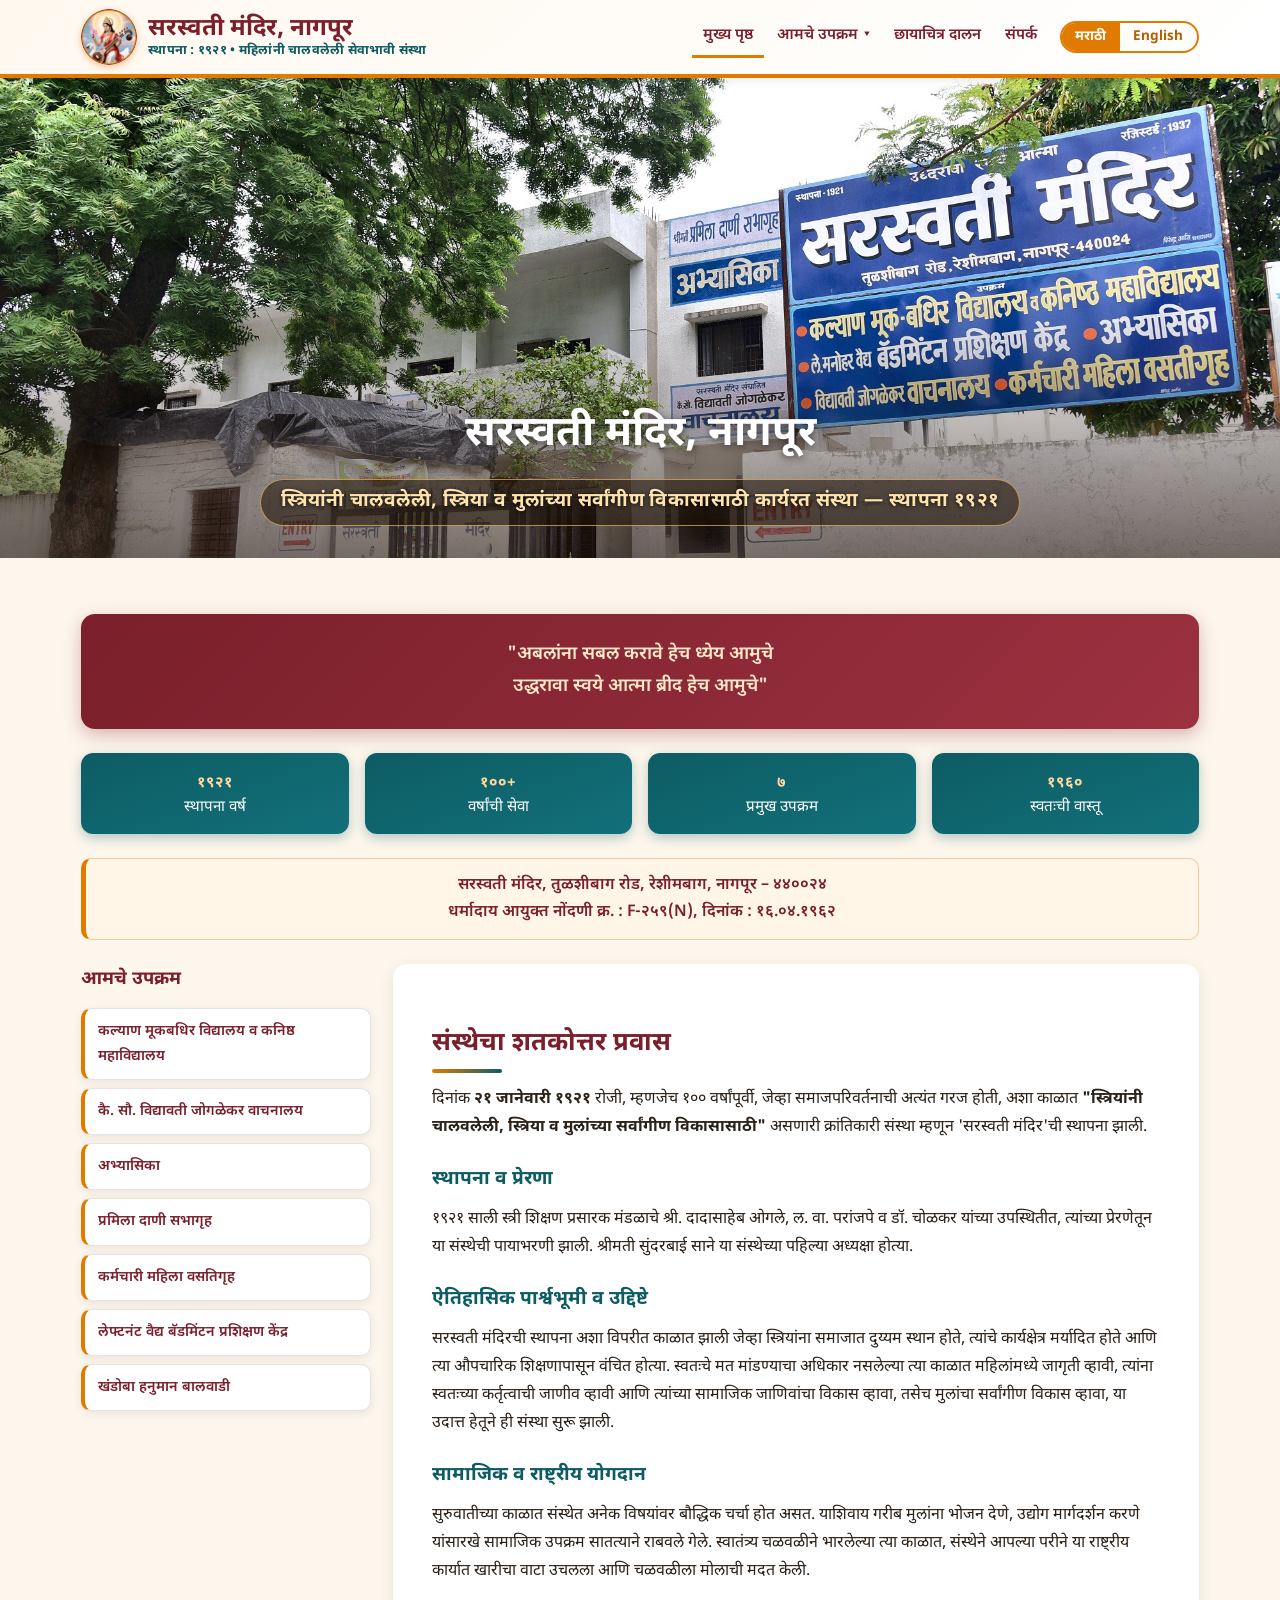
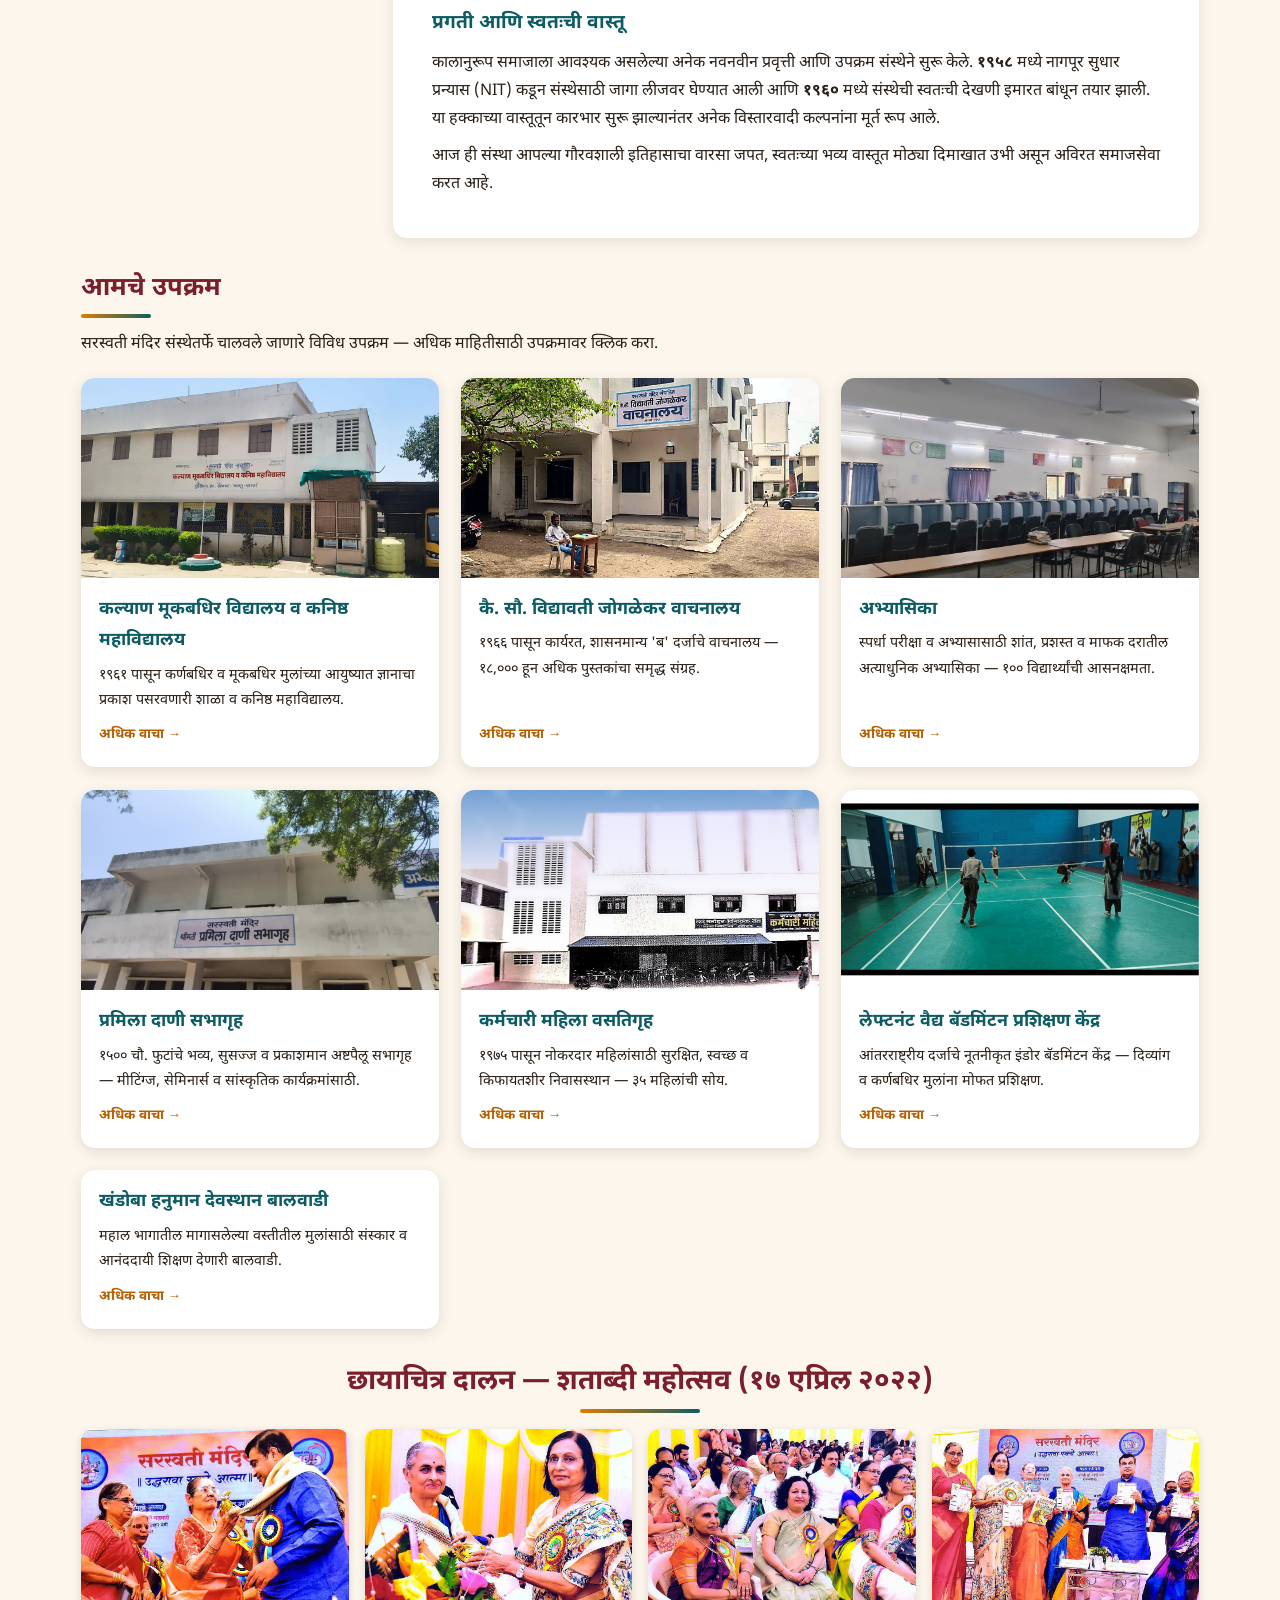
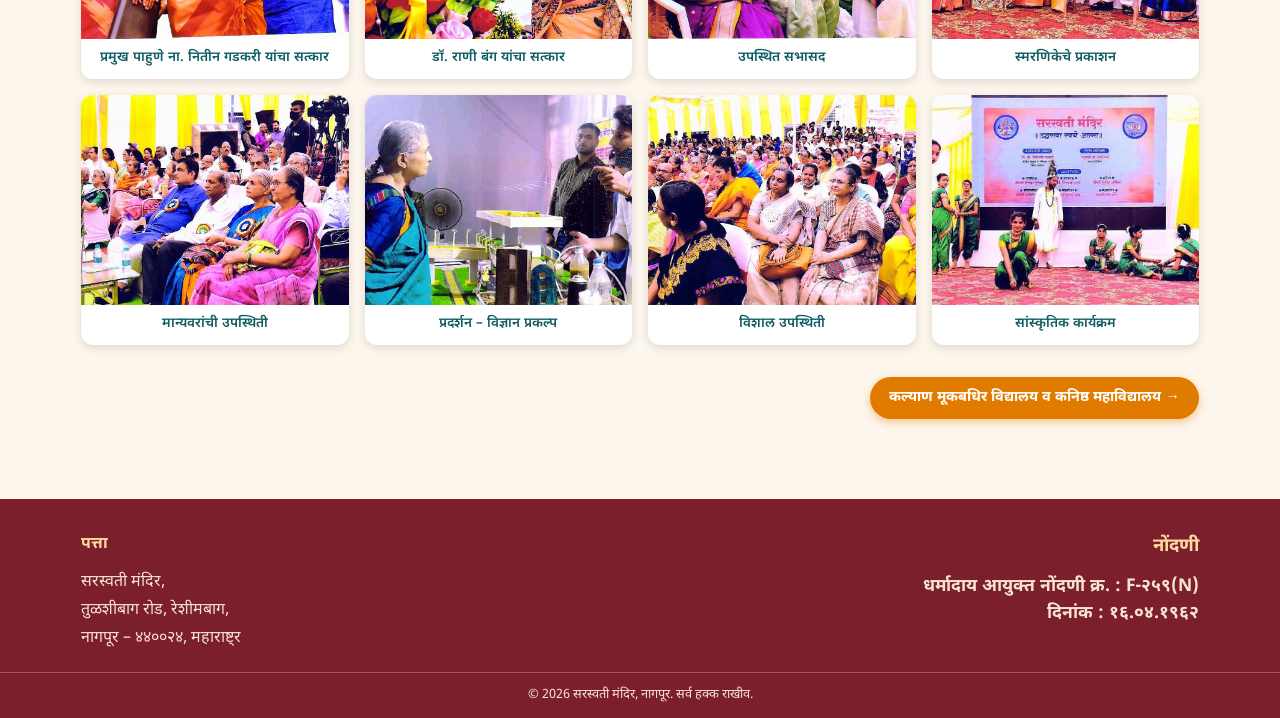
==== commit b5dd3b67: "pages: hero fixes, gallery reorders, bilingual cleanups (BUILD 2026-07-23)" ====
--- a/index.html
+++ b/index.html
@@ -23,8 +23,8 @@
     </div>
   </div>
 </header>
-<nav class="main"><ul><li><a href="index.html" class="current"><span class="mr">मुख्य पृष्ठ</span><span class="en">Home</span></a></li><li class="has-dropdown"><button type="button" class="navbtn" aria-haspopup="true" aria-expanded="false" onclick="toggleDrop(this)"><span class="mr">आमचे उपक्रम</span><span class="en">Our Activities</span> <span class="chev">&#9662;</span></button><div class="dropdown"><a href="school.html"><span class="mr">कल्याण मूकबधिर विद्यालय व कनिष्ठ महाविद्यालय</span><span class="en">Kalyan Mook-Badhir Vidyalaya and Junior College</span></a><a href="library.html"><span class="mr">कै. सौ. विद्यावती जोगळेकर वाचनालय</span><span class="en">Late Vidyawati Joglekar Library</span></a><a href="reading-room.html"><span class="mr">अभ्यासिका</span><span class="en">Reading Room</span></a><a href="hostel.html"><span class="mr">कर्मचारी महिला वसतिगृह</span><span class="en">Working Women's Hostel</span></a><a href="badminton.html"><span class="mr">लेफ्टनंट वैद्य बॅडमिंटन प्रशिक्षण केंद्र</span><span class="en">Lt. Vaidya Badminton Coaching Centre</span></a><a href="sabhagruh.html"><span class="mr">प्रमिला दाणी सभागृह</span><span class="en">Pramila Dani Hall</span></a><a href="khandoba.html"><span class="mr">खंडोबा हनुमान बालवाडी</span><span class="en">Khandoba Hanuman Balwadi</span></a></div></li><li><a href="index.html#gallery"><span class="mr">छायाचित्र दालन</span><span class="en">Gallery</span></a></li><li><a href="#contact"><span class="mr">संपर्क</span><span class="en">Contact</span></a></li></ul></nav>
-<div class="hero"><img src="images/sm-signboard.jpg" alt="Saraswati Mandir, Nagpur"><div class="overlay"><div class="inner"><h2><span class="mr">सरस्वती मंदिर, नागपूर</span><span class="en">Saraswati Mandir, Nagpur</span></h2><p class="tag"><span class="mr">स्त्रियांनी चालवलेली, स्त्रिया व मुलांच्या सर्वांगीण विकासासाठी कार्यरत संस्था — स्थापना १९२१</span><span class="en">Run by women, for the all-round development of women and children — since 1921</span></p></div></div></div>
+<nav class="main"><ul><li><a href="index.html" class="current"><span class="mr">मुख्य पृष्ठ</span><span class="en">Home</span></a></li><li class="has-dropdown"><button type="button" class="navbtn" aria-haspopup="true" aria-expanded="false" onclick="toggleDrop(this)"><span class="mr">आमचे उपक्रम</span><span class="en">Our Activities</span> <span class="chev">&#9662;</span></button><div class="dropdown"><a href="school.html"><span class="mr">कल्याण मूकबधिर विद्यालय व कनिष्ठ महाविद्यालय</span><span class="en">Kalyan Mook-Badhir Vidyalaya and Junior College</span></a><a href="library.html"><span class="mr">कै. सौ. विद्यावती जोगळेकर वाचनालय</span><span class="en">Late Vidyawati Joglekar Library</span></a><a href="reading-room.html"><span class="mr">अभ्यासिका</span><span class="en">Reading Room</span></a><a href="sabhagruh.html"><span class="mr">प्रमिला दाणी सभागृह</span><span class="en">Pramila Dani Hall</span></a><a href="hostel.html"><span class="mr">कर्मचारी महिला वसतिगृह</span><span class="en">Working Women's Hostel</span></a><a href="badminton.html"><span class="mr">लेफ्टनंट वैद्य बॅडमिंटन प्रशिक्षण केंद्र</span><span class="en">Lt. Vaidya Badminton Coaching Centre</span></a><a href="khandoba.html"><span class="mr">खंडोबा हनुमान बालवाडी</span><span class="en">Khandoba Hanuman Balwadi</span></a></div></li><li><a href="index.html#gallery"><span class="mr">छायाचित्र दालन</span><span class="en">Gallery</span></a></li><li><a href="#contact"><span class="mr">संपर्क</span><span class="en">Contact</span></a></li></ul></nav>
+<div class="hero"><img src="images/sm-signboard.jpg" alt="Saraswati Mandir, Nagpur" style="object-position:80% 20%"><div class="overlay"><div class="inner"><h2><span class="mr">सरस्वती मंदिर, नागपूर</span><span class="en">Saraswati Mandir, Nagpur</span></h2><p class="tag"><span class="mr">स्त्रियांनी चालवलेली, स्त्रिया व मुलांच्या सर्वांगीण विकासासाठी कार्यरत संस्था — स्थापना १९२१</span><span class="en">Run by women, for the all-round development of women and children — since 1921</span></p></div></div></div>
 <div class="wrap">
 <div class="motto"><span class="mr">"अबलांना सबल करावे हेच ध्येय आमुचे<br>उद्धरावा स्वये आत्मा ब्रीद हेच आमुचे"</span><span class="en">&quot;To empower those in need is our purpose.<br>To uplift the soul by one&rsquo;s own effort is our guiding light.&quot;</span></div>
 
@@ -43,9 +43,9 @@
 <a href="school.html"><span class="mr">कल्याण मूकबधिर विद्यालय व कनिष्ठ महाविद्यालय</span><span class="en">Kalyan Mook-Badhir Vidyalaya and Junior College</span></a>
 <a href="library.html"><span class="mr">कै. सौ. विद्यावती जोगळेकर वाचनालय</span><span class="en">Late Vidyawati Joglekar Library</span></a>
 <a href="reading-room.html"><span class="mr">अभ्यासिका</span><span class="en">Reading Room</span></a>
+<a href="sabhagruh.html"><span class="mr">प्रमिला दाणी सभागृह</span><span class="en">Pramila Dani Hall</span></a>
 <a href="hostel.html"><span class="mr">कर्मचारी महिला वसतिगृह</span><span class="en">Working Women's Hostel</span></a>
 <a href="badminton.html"><span class="mr">लेफ्टनंट वैद्य बॅडमिंटन प्रशिक्षण केंद्र</span><span class="en">Lt. Vaidya Badminton Coaching Centre</span></a>
-<a href="sabhagruh.html"><span class="mr">प्रमिला दाणी सभागृह</span><span class="en">Pramila Dani Hall</span></a>
 <a href="khandoba.html"><span class="mr">खंडोबा हनुमान बालवाडी</span><span class="en">Khandoba Hanuman Balwadi</span></a>
 </aside>
 <article class="content">
@@ -82,14 +82,14 @@
 <div class="card-grid">
   <a class="card" href="school.html"><div class="thumb"><img src="images/school-building.jpg" alt="Kalyan Mook-Badhir Vidyalaya" loading="lazy"></div><div class="body"><h3><span class="mr">कल्याण मूकबधिर विद्यालय व कनिष्ठ महाविद्यालय</span><span class="en">Kalyan Mook-Badhir Vidyalaya and Junior College</span></h3><p><span class="mr">१९६१ पासून कर्णबधिर व मूकबधिर मुलांच्या आयुष्यात ज्ञानाचा प्रकाश पसरवणारी शाळा व कनिष्ठ महाविद्यालय.</span><span class="en">Spreading the light of knowledge in the lives of deaf and mute children since 1961 — school and junior college.</span></p><span class="more"><span class="mr">अधिक वाचा →</span><span class="en">Read more →</span></span></div></a>
   <a class="card" href="library.html"><div class="thumb"><img src="images/library-building.jpg" alt="Vidyawati Joglekar Library" loading="lazy"></div><div class="body"><h3><span class="mr">कै. सौ. विद्यावती जोगळेकर वाचनालय</span><span class="en">Late Vidyawati Joglekar Library</span></h3><p><span class="mr">१९६६ पासून कार्यरत, शासनमान्य 'ब' दर्जाचे वाचनालय — १८,००० हून अधिक पुस्तकांचा समृद्ध संग्रह.</span><span class="en">A government-recognised 'B' grade library functioning since 1966, with a rich collection of over 18,000 books.</span></p><span class="more"><span class="mr">अधिक वाचा →</span><span class="en">Read more →</span></span></div></a>
-  <a class="card" href="reading-room.html"><div class="thumb"><img src="images/reading-room-1.jpg" alt="Reading Room" loading="lazy"></div><div class="body"><h3><span class="mr">अभ्यासिका</span><span class="en">Reading Room (Abhyasika)</span></h3><p><span class="mr">स्पर्धा परीक्षा व अभ्यासासाठी शांत, प्रशस्त व माफक दरातील अत्याधुनिक अभ्यासिका — १०० विद्यार्थ्यांची आसनक्षमता.</span><span class="en">A quiet, spacious and affordable modern study room for students and competitive-exam aspirants — seating for 100.</span></p><span class="more"><span class="mr">अधिक वाचा →</span><span class="en">Read more →</span></span></div></a>
+  <a class="card" href="reading-room.html"><div class="thumb"><img src="images/reading-room-1.jpg" alt="Reading Room" loading="lazy"></div><div class="body"><h3><span class="mr">अभ्यासिका</span><span class="en">Reading Room</span></h3><p><span class="mr">स्पर्धा परीक्षा व अभ्यासासाठी शांत, प्रशस्त व माफक दरातील अत्याधुनिक अभ्यासिका — १०० विद्यार्थ्यांची आसनक्षमता.</span><span class="en">A quiet, spacious and affordable modern study room for students and competitive-exam aspirants — seating for 100.</span></p><span class="more"><span class="mr">अधिक वाचा →</span><span class="en">Read more →</span></span></div></a>
+  <a class="card" href="sabhagruh.html"><div class="thumb"><img src="images/sm-hall-ext.jpg" alt="Pramila Dani Sabhagruh" loading="lazy"></div><div class="body"><h3><span class="mr">प्रमिला दाणी सभागृह</span><span class="en">Pramila Dani Sabhagruh (Hall)</span></h3><p><span class="mr">१५०० चौ. फुटांचे भव्य, सुसज्ज व प्रकाशमान अष्टपैलू सभागृह — मीटिंग्ज, सेमिनार्स व सांस्कृतिक कार्यक्रमांसाठी.</span><span class="en">A grand, well-equipped, well-lit 1,500 sq. ft. multipurpose hall — for meetings, seminars and cultural events.</span></p><span class="more"><span class="mr">अधिक वाचा →</span><span class="en">Read more →</span></span></div></a>
   <a class="card" href="hostel.html"><div class="thumb"><img src="images/hostel-building.jpg" alt="Working Women's Hostel" loading="lazy"></div><div class="body"><h3><span class="mr">कर्मचारी महिला वसतिगृह</span><span class="en">Working Women's Hostel</span></h3><p><span class="mr">१९७५ पासून नोकरदार महिलांसाठी सुरक्षित, स्वच्छ व किफायतशीर निवासस्थान — ३५ महिलांची सोय.</span><span class="en">A safe, clean and affordable home for working women since 1975 — accommodation for 35 women.</span></p><span class="more"><span class="mr">अधिक वाचा →</span><span class="en">Read more →</span></span></div></a>
   <a class="card" href="badminton.html"><div class="thumb"><img src="images/badminton-court.jpg" alt="Badminton Coaching Centre" loading="lazy"></div><div class="body"><h3><span class="mr">लेफ्टनंट वैद्य बॅडमिंटन प्रशिक्षण केंद्र</span><span class="en">Lt. Vaidya Badminton Coaching Centre</span></h3><p><span class="mr">आंतरराष्ट्रीय दर्जाचे नूतनीकृत इंडोर बॅडमिंटन केंद्र — दिव्यांग व कर्णबधिर मुलांना मोफत प्रशिक्षण.</span><span class="en">A renovated international-standard indoor badminton centre — free training for disabled and deaf children.</span></p><span class="more"><span class="mr">अधिक वाचा →</span><span class="en">Read more →</span></span></div></a>
-  <a class="card" href="sabhagruh.html"><div class="thumb"><img src="images/sm-hall-ext.jpg" alt="Pramila Dani Sabhagruh" loading="lazy"></div><div class="body"><h3><span class="mr">प्रमिला दाणी सभागृह</span><span class="en">Pramila Dani Sabhagruh (Hall)</span></h3><p><span class="mr">१५०० चौ. फुटांचे भव्य, सुसज्ज व प्रकाशमान अष्टपैलू सभागृह — मीटिंग्ज, सेमिनार्स व सांस्कृतिक कार्यक्रमांसाठी.</span><span class="en">A grand, well-equipped, well-lit 1,500 sq. ft. multipurpose hall — for meetings, seminars and cultural events.</span></p><span class="more"><span class="mr">अधिक वाचा →</span><span class="en">Read more →</span></span></div></a>
   <a class="card" href="khandoba.html"><div class="body"><h3><span class="mr">खंडोबा हनुमान देवस्थान बालवाडी</span><span class="en">Khandoba Hanuman Devasthan Balwadi</span></h3><p><span class="mr">महाल भागातील मागासलेल्या वस्तीतील मुलांसाठी संस्कार व आनंददायी शिक्षण देणारी बालवाडी.</span><span class="en">A pre-school imparting values and joyful learning to children of an underprivileged locality in Mahal.</span></p><span class="more"><span class="mr">अधिक वाचा →</span><span class="en">Read more →</span></span></div></a>
 </div>
 
-<h2 class="section-title" id="gallery"><span class="mr">छायाचित्र दालन</span><span class="en">Photo Gallery</span></h2><div class="gallery"><figure><img src="images/sm-gate.jpg" alt="Saraswati Mandir – Entrance Gate" loading="lazy"><figcaption><span class="mr">सरस्वती मंदिर – प्रवेशद्वार</span><span class="en">Saraswati Mandir – Entrance Gate</span></figcaption></figure><figure><img src="images/sm-building.jpg" alt="Saraswati Mandir – Main Building" loading="lazy"><figcaption><span class="mr">सरस्वती मंदिर – मुख्य इमारत</span><span class="en">Saraswati Mandir – Main Building</span></figcaption></figure><figure><img src="images/sm-hall-ext.jpg" alt="Smt. Pramila Dani Hall" loading="lazy"><figcaption><span class="mr">सौ. प्रमिला दाणी सभागृह</span><span class="en">Smt. Pramila Dani Hall</span></figcaption></figure><figure><img src="images/sm-hall-int.jpg" alt="The Hall – Interior View" loading="lazy"><figcaption><span class="mr">सभागृह – अंतर्गत दृश्य</span><span class="en">The Hall – Interior View</span></figcaption></figure><figure><img src="images/sm-signboard.jpg" alt="Saraswati Mandir Signboard" loading="lazy"><figcaption><span class="mr">सरस्वती मंदिर – नामफलक</span><span class="en">Saraswati Mandir – Signboard</span></figcaption></figure></div>
+<h2 class="section-title center" id="gallery"><span class="mr">छायाचित्र दालन — शताब्दी महोत्सव (१७ एप्रिल २०२२)</span><span class="en">Photo Gallery — Centenary Celebrations (17 April 2022)</span></h2><div class="gallery g4"><figure><img src="images/centenary-1.jpg" style="object-position:top" alt="Felicitation of Chief Guest Shri Nitin Gadkari" loading="lazy"><figcaption><span class="mr">प्रमुख पाहुणे ना. नितीन गडकरी यांचा सत्कार</span><span class="en">Felicitation of Chief Guest Shri Nitin Gadkari</span></figcaption></figure><figure><img src="images/centenary-2.jpg" style="object-position:top" alt="Felicitation of Dr. Rani Bang" loading="lazy"><figcaption><span class="mr">डॉ. राणी बंग यांचा सत्कार</span><span class="en">Felicitation of Dr. Rani Bang</span></figcaption></figure><figure><img src="images/centenary-3.jpg" alt="Members at the Celebration" loading="lazy"><figcaption><span class="mr">उपस्थित सभासद</span><span class="en">Members at the Celebration</span></figcaption></figure><figure><img src="images/centenary-4.jpg" alt="Release of the Souvenir" loading="lazy"><figcaption><span class="mr">स्मरणिकेचे प्रकाशन</span><span class="en">Release of the Souvenir</span></figcaption></figure><figure><img src="images/centenary-5.jpg" alt="Dignitaries at the Celebration" loading="lazy"><figcaption><span class="mr">मान्यवरांची उपस्थिती</span><span class="en">Dignitaries at the Celebration</span></figcaption></figure><figure><img src="images/expo-1.jpg" alt="Exhibition – Science Project" loading="lazy"><figcaption><span class="mr">प्रदर्शन – विज्ञान प्रकल्प</span><span class="en">Exhibition – Science Project</span></figcaption></figure><figure><img src="images/centenary-7.jpg" alt="A Vast Gathering" loading="lazy"><figcaption><span class="mr">विशाल उपस्थिती</span><span class="en">A Vast Gathering</span></figcaption></figure><figure><img src="images/centenary-6.jpg" alt="Cultural Performance" loading="lazy"><figcaption><span class="mr">सांस्कृतिक कार्यक्रम</span><span class="en">Cultural Performance</span></figcaption></figure></div>
 <div class="pagenav"><span></span><a href="school.html"><span class="mr">कल्याण मूकबधिर विद्यालय व कनिष्ठ महाविद्यालय</span><span class="en">Kalyan Mook-Badhir Vidyalaya and Junior College</span> &rarr;</a></div>
 </div>
 <footer class="site" id="contact">
--- a/css/style.css
+++ b/css/style.css
@@ -92,3 +92,15 @@
 @media(max-width:820px){.nav-area{width:100%;justify-content:flex-start;margin-left:0;}nav.main .dropdown{left:0;right:auto;min-width:260px;}}
 @media(max-width:760px){.home-split{grid-template-columns:1fr;}}
 @media(max-width:640px){.brand h1{font-size:1.25rem;}.brand small{white-space:normal;}.hero img{height:300px;}.hero .overlay .inner{padding:1.2rem 1rem;}nav.main a,nav.main .navbtn{padding:.4rem .55rem;font-size:.85rem;}footer .inner{gap:1rem;}.footer-reg{text-align:left;}.regbar{font-size:.9rem;}}
+/* 2026-07-23: centered hero titles & single-line taglines */
+.hero .overlay .inner{text-align:center;}
+.hero p.tag{display:inline-block;margin:.45rem auto 0;padding:.35rem 1.2rem;background:rgba(30,15,5,.55);border:1px solid rgba(255,196,106,.65);border-radius:999px;font-size:clamp(.95rem,1.5vw,1.22rem);font-weight:700;color:#ffe3ae;letter-spacing:.02em;text-shadow:0 1px 4px rgba(0,0,0,.8);}
+.hero p.tag .en{font-style:italic;}
+.hero .overlay.top{align-items:flex-start;background:linear-gradient(to bottom,rgba(30,15,5,.6),rgba(30,15,5,0) 55%);}
+@media(min-width:641px){.hero p.tag{white-space:nowrap;max-width:100%;}}
+@media(max-width:640px){.hero p.tag{padding:.3rem .9rem;}}
+@media(min-width:900px){.gallery.g4{grid-template-columns:repeat(4,1fr);}}
+@media(min-width:900px){.gallery.g3{grid-template-columns:repeat(3,1fr);}}
+@media(min-width:900px){.gallery.g5{grid-template-columns:repeat(5,1fr);}}
+.section-title.center{text-align:center;font-size:1.75rem;}
+.section-title.center::after{left:50%;transform:translateX(-50%);width:120px;}
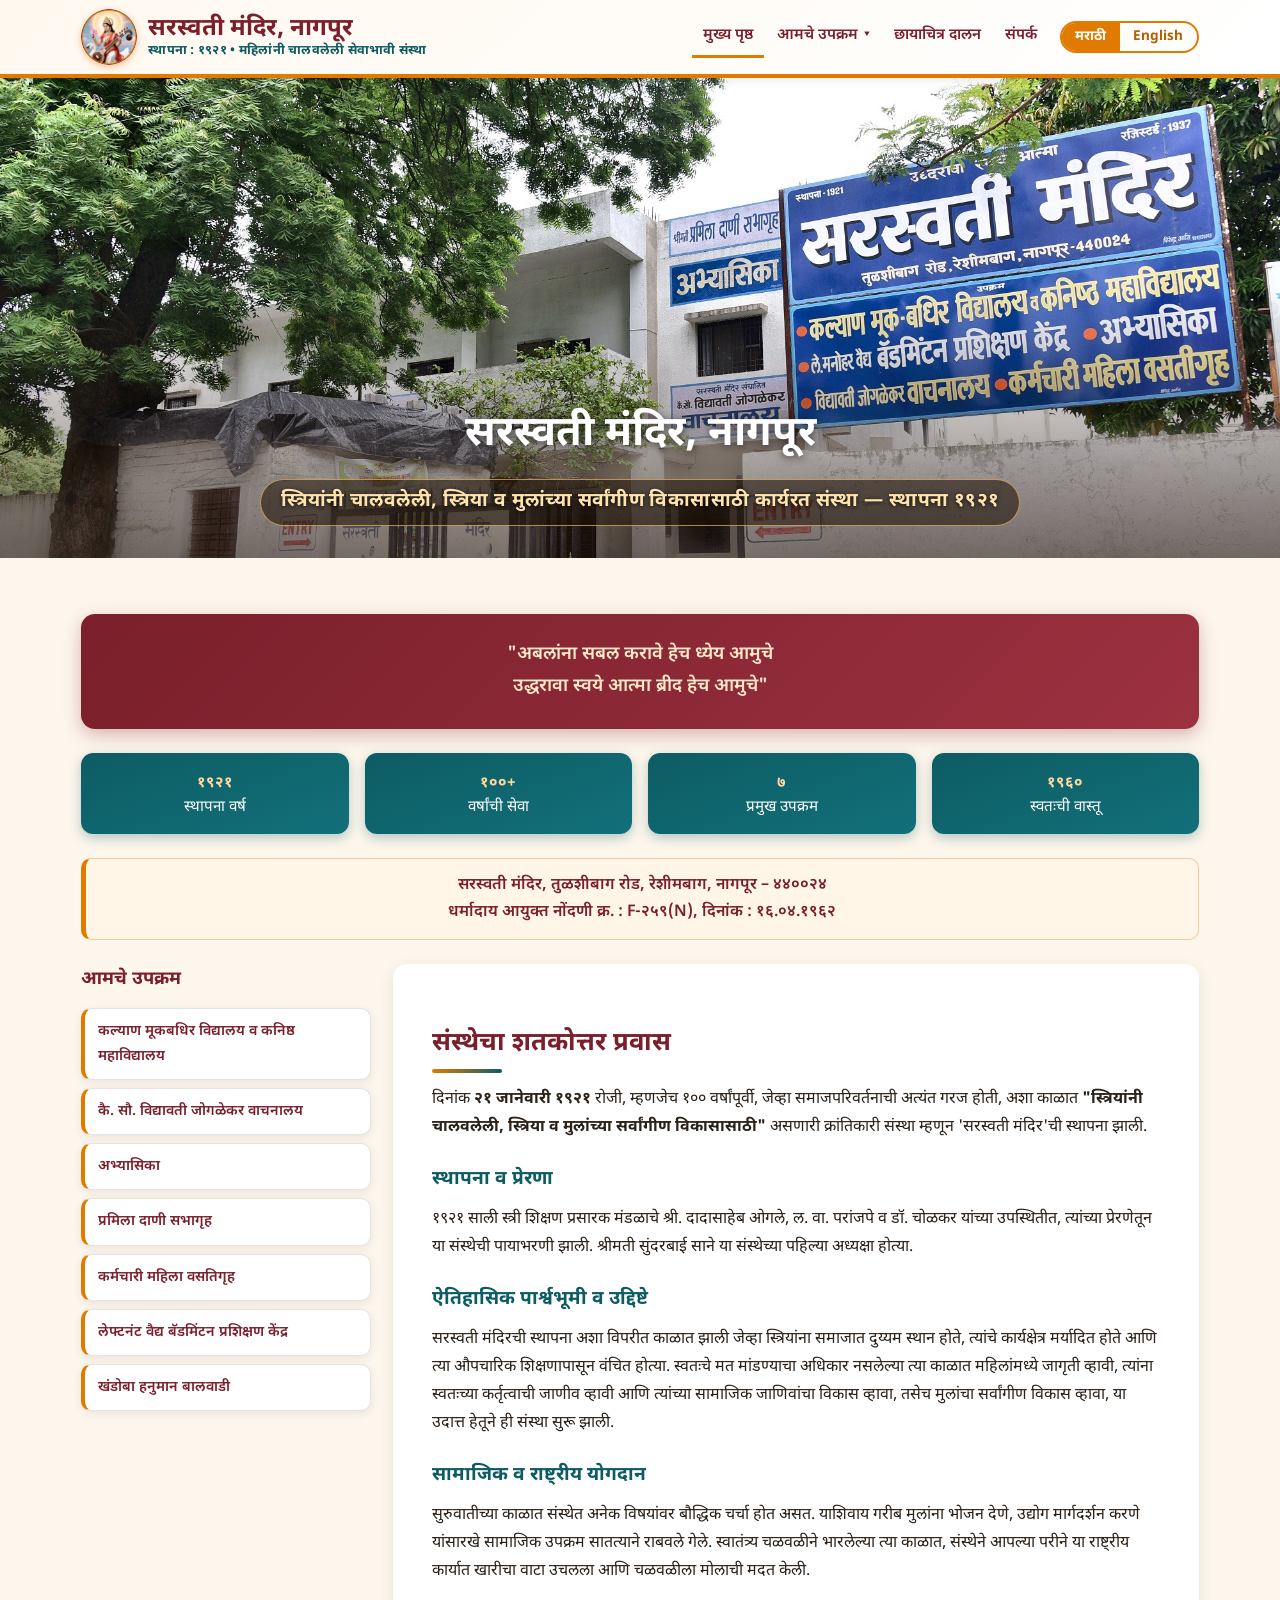
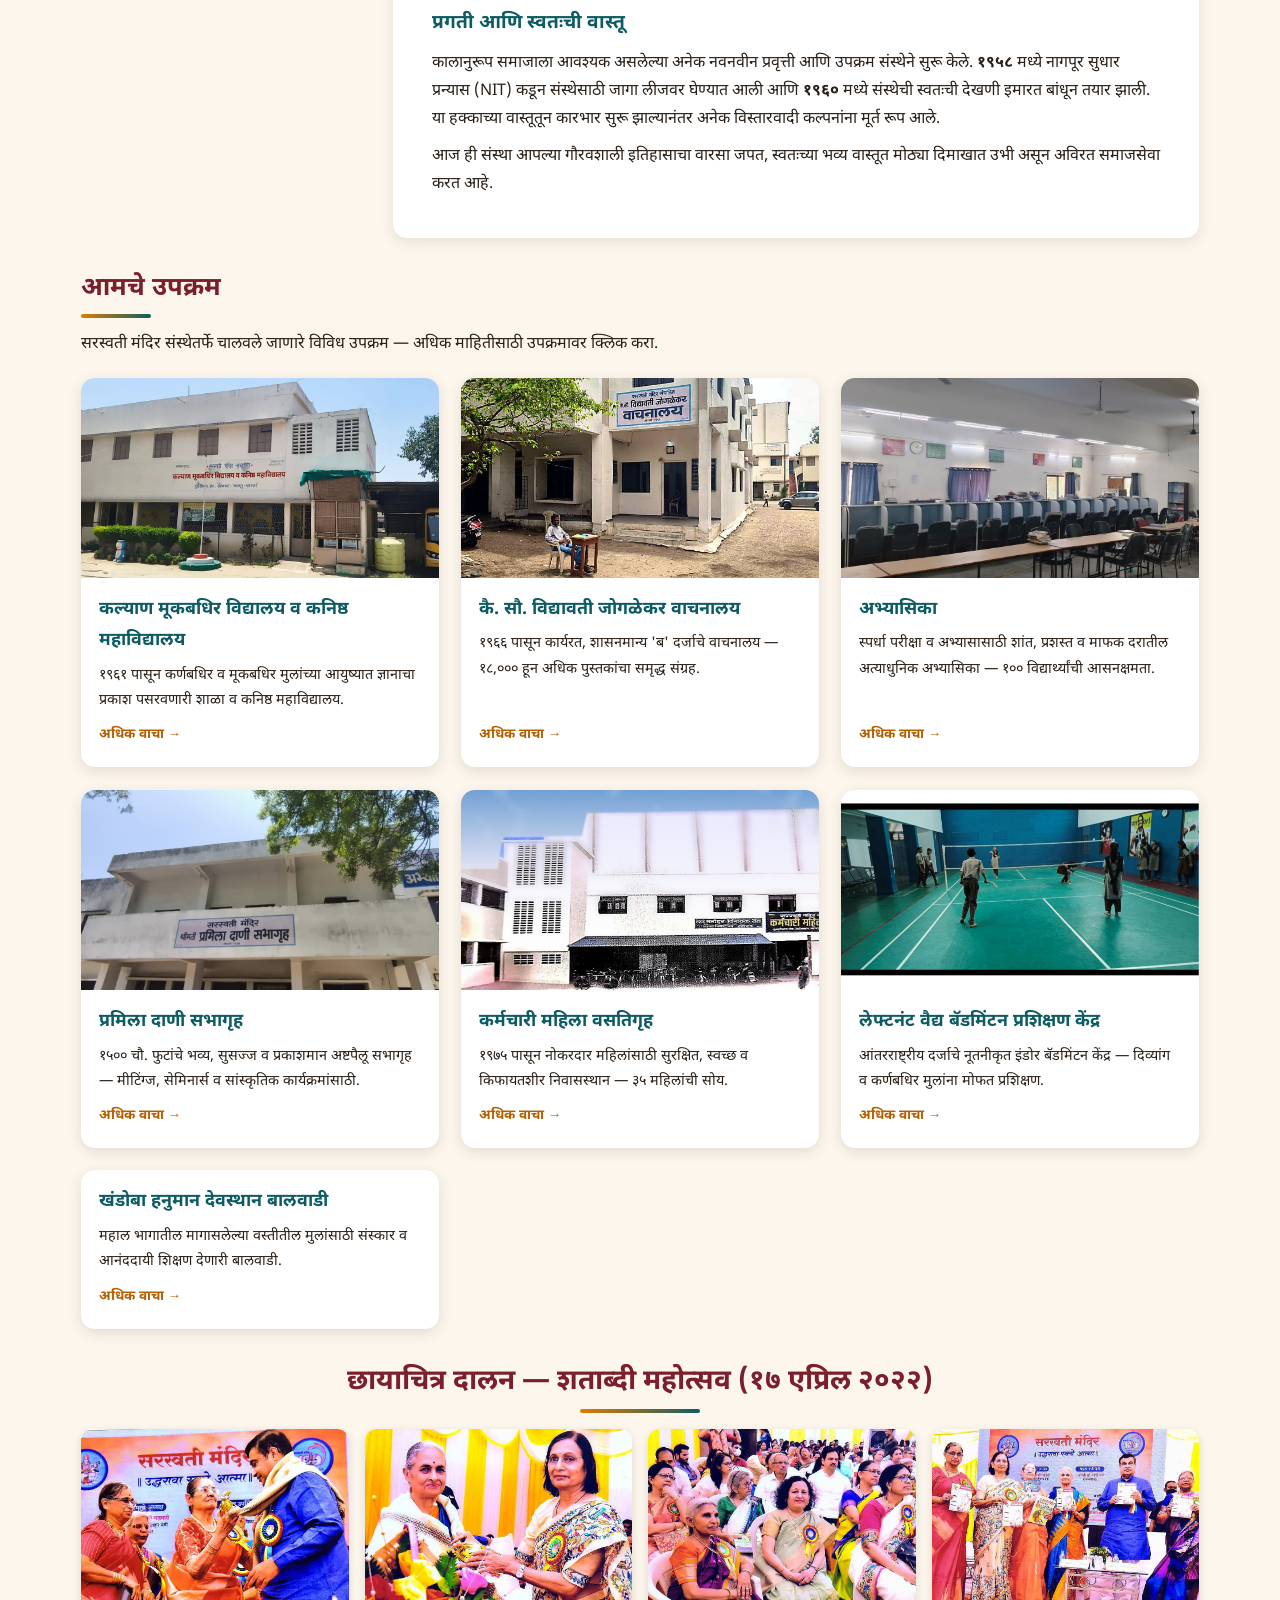
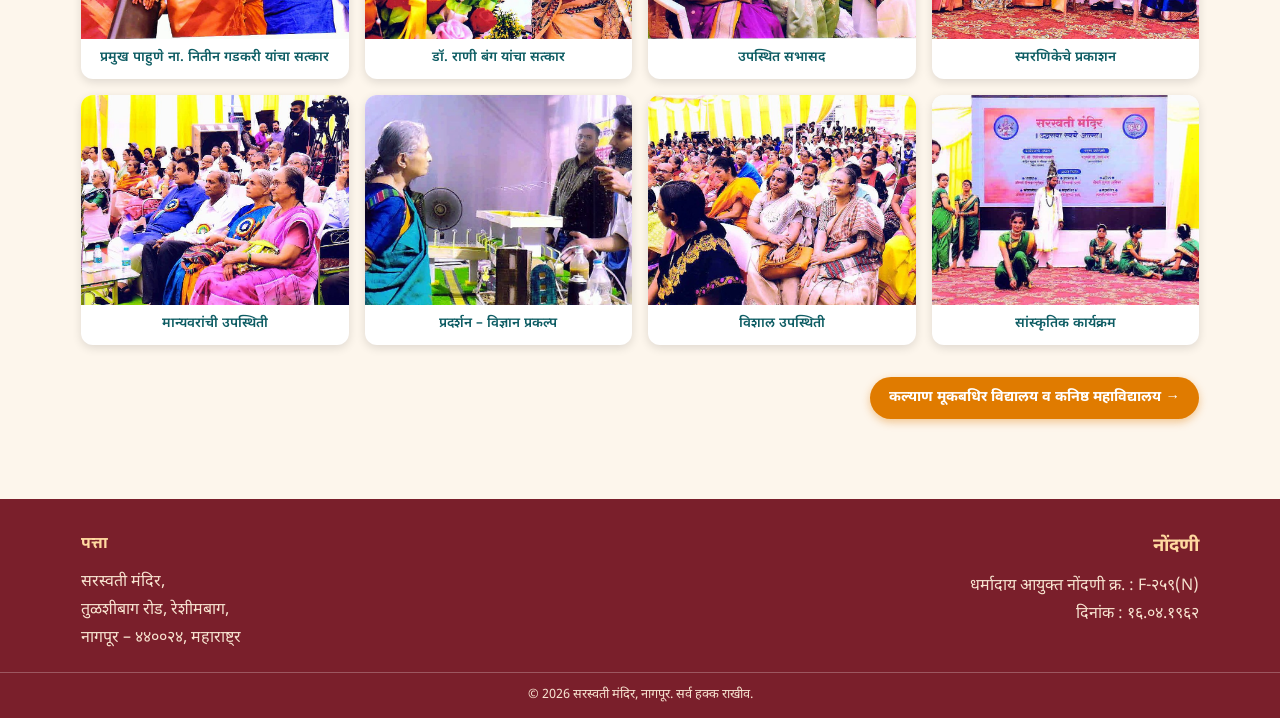
==== commit df074c92: "Home footer: 3-column layout (Address/Contact/Registration), unify fonts, add emails + WhatsApp, ema" ====
--- a/index.html
+++ b/index.html
@@ -98,9 +98,13 @@
       <h4><span class="mr">पत्ता</span><span class="en">Address</span></h4>
       <p><span class="mr">सरस्वती मंदिर,<br>तुळशीबाग रोड, रेशीमबाग,<br>नागपूर – ४४००२४, महाराष्ट्र</span><span class="en">Saraswati Mandir,<br>Tulshibaug Road, Reshimbagh,<br>Nagpur – 440024, Maharashtra, India</span></p>
     </div>
+    <div>
+      <h4><span class="mr">संपर्क</span><span class="en">Contact</span></h4>
+      <p style="font-size:.95rem"><span class="mr">सरस्वती मंदिर – <a href="mailto:Saraswatimandir1921@gmail.com">Saraswatimandir1921@gmail.com</a><br>कल्याण मूकबधिर विद्यालय – <a href="mailto:Kalyanmukbadhir1967@gmail.com">Kalyanmukbadhir1967@gmail.com</a><br>व्हॉट्सॲप (फक्त) : 8600822562 (कृणाल खोब्रागडे)</span><span class="en">Saraswati Mandir – <a href="mailto:Saraswatimandir1921@gmail.com">Saraswatimandir1921@gmail.com</a><br>Kalyan Mook-Badhir Vidyalaya – <a href="mailto:Kalyanmukbadhir1967@gmail.com">Kalyanmukbadhir1967@gmail.com</a><br>WhatsApp only: 8600822562 (Krunal Khobragade)</span></p>
+    </div>
     <div class="footer-reg">
       <h4><span class="mr">नोंदणी</span><span class="en">Registration</span></h4>
-      <p><span class="mr">धर्मादाय आयुक्त नोंदणी क्र. : F-२५९(N)<br>दिनांक : १६.०४.१९६२</span><span class="en">Charity Commissioner Reg. No. F-259(N)<br>Date of Registration: 16.04.1962</span></p>
+      <p><span class="mr">धर्मादाय आयुक्त नोंदणी क्र. : F-२५९(N)<br>दिनांक : १६.०४.१९६२<br>ईमेल : <a href="mailto:Saraswatimandir1921@gmail.com">Saraswatimandir1921@gmail.com</a></span><span class="en">Charity Commissioner Reg. No. F-259(N)<br>Date of Registration: 16.04.1962<br>Email: <a href="mailto:Saraswatimandir1921@gmail.com">Saraswatimandir1921@gmail.com</a></span></p>
     </div>
   </div>
   <div class="copyright">&copy; <span id="yr"></span> <span class="mr">सरस्वती मंदिर, नागपूर. सर्व हक्क राखीव.</span><span class="en">Saraswati Mandir, Nagpur. All rights reserved.</span></div>
--- a/css/style.css
+++ b/css/style.css
@@ -84,7 +84,7 @@
 footer li{margin:.3rem 0;font-size:.9rem;}
 .footer-reg{text-align:right;}
 .footer-reg h4{font-size:1.15rem;}
-.footer-reg p{font-weight:700;font-size:1.1rem;line-height:1.55;}
+.footer-reg p{font-weight:400;font-size:1rem;line-height:1.75;}
 .copyright{border-top:1px solid rgba(255,255,255,.25);text-align:center;font-size:.8rem;padding:.7rem 1rem;}
 .lightbox{position:fixed;inset:0;background:rgba(0,0,0,.9);display:none;align-items:center;justify-content:center;z-index:200;cursor:zoom-out;}
 .lightbox img{max-width:94vw;max-height:92vh;border-radius:8px;}
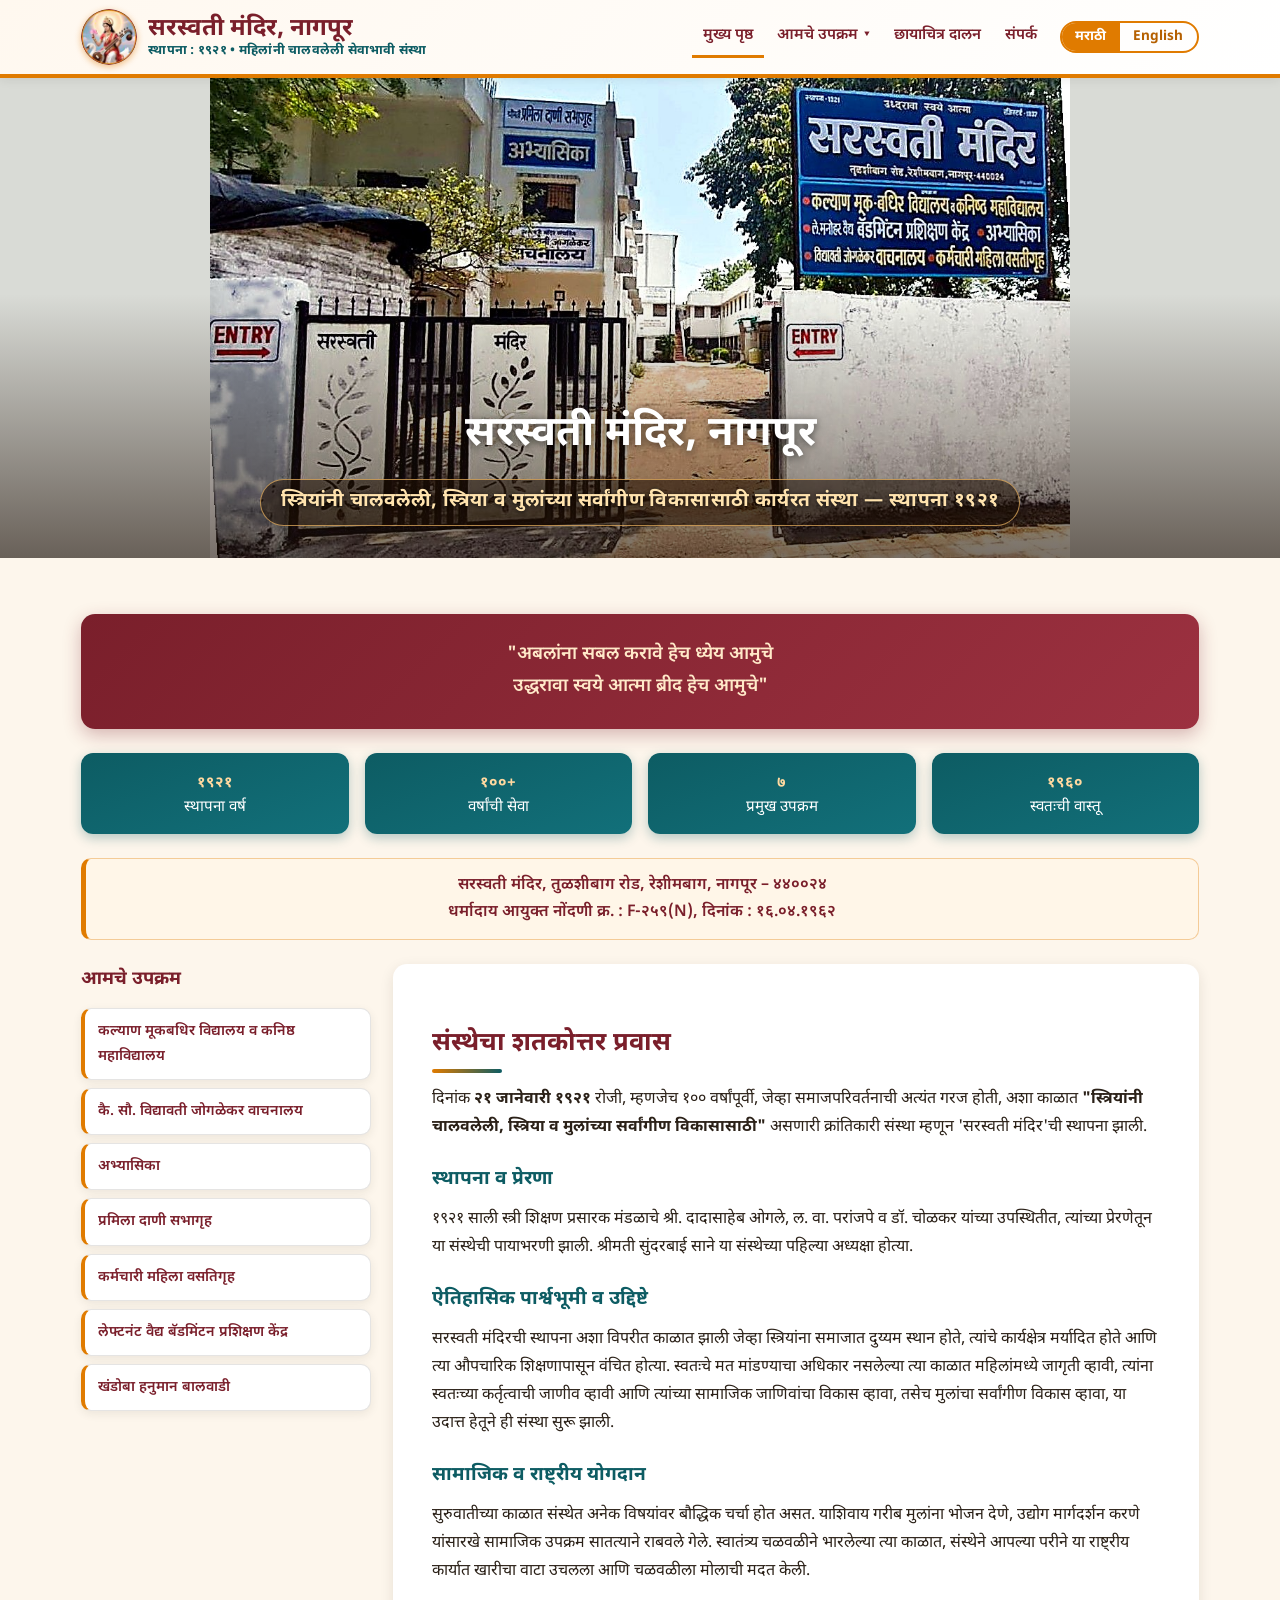
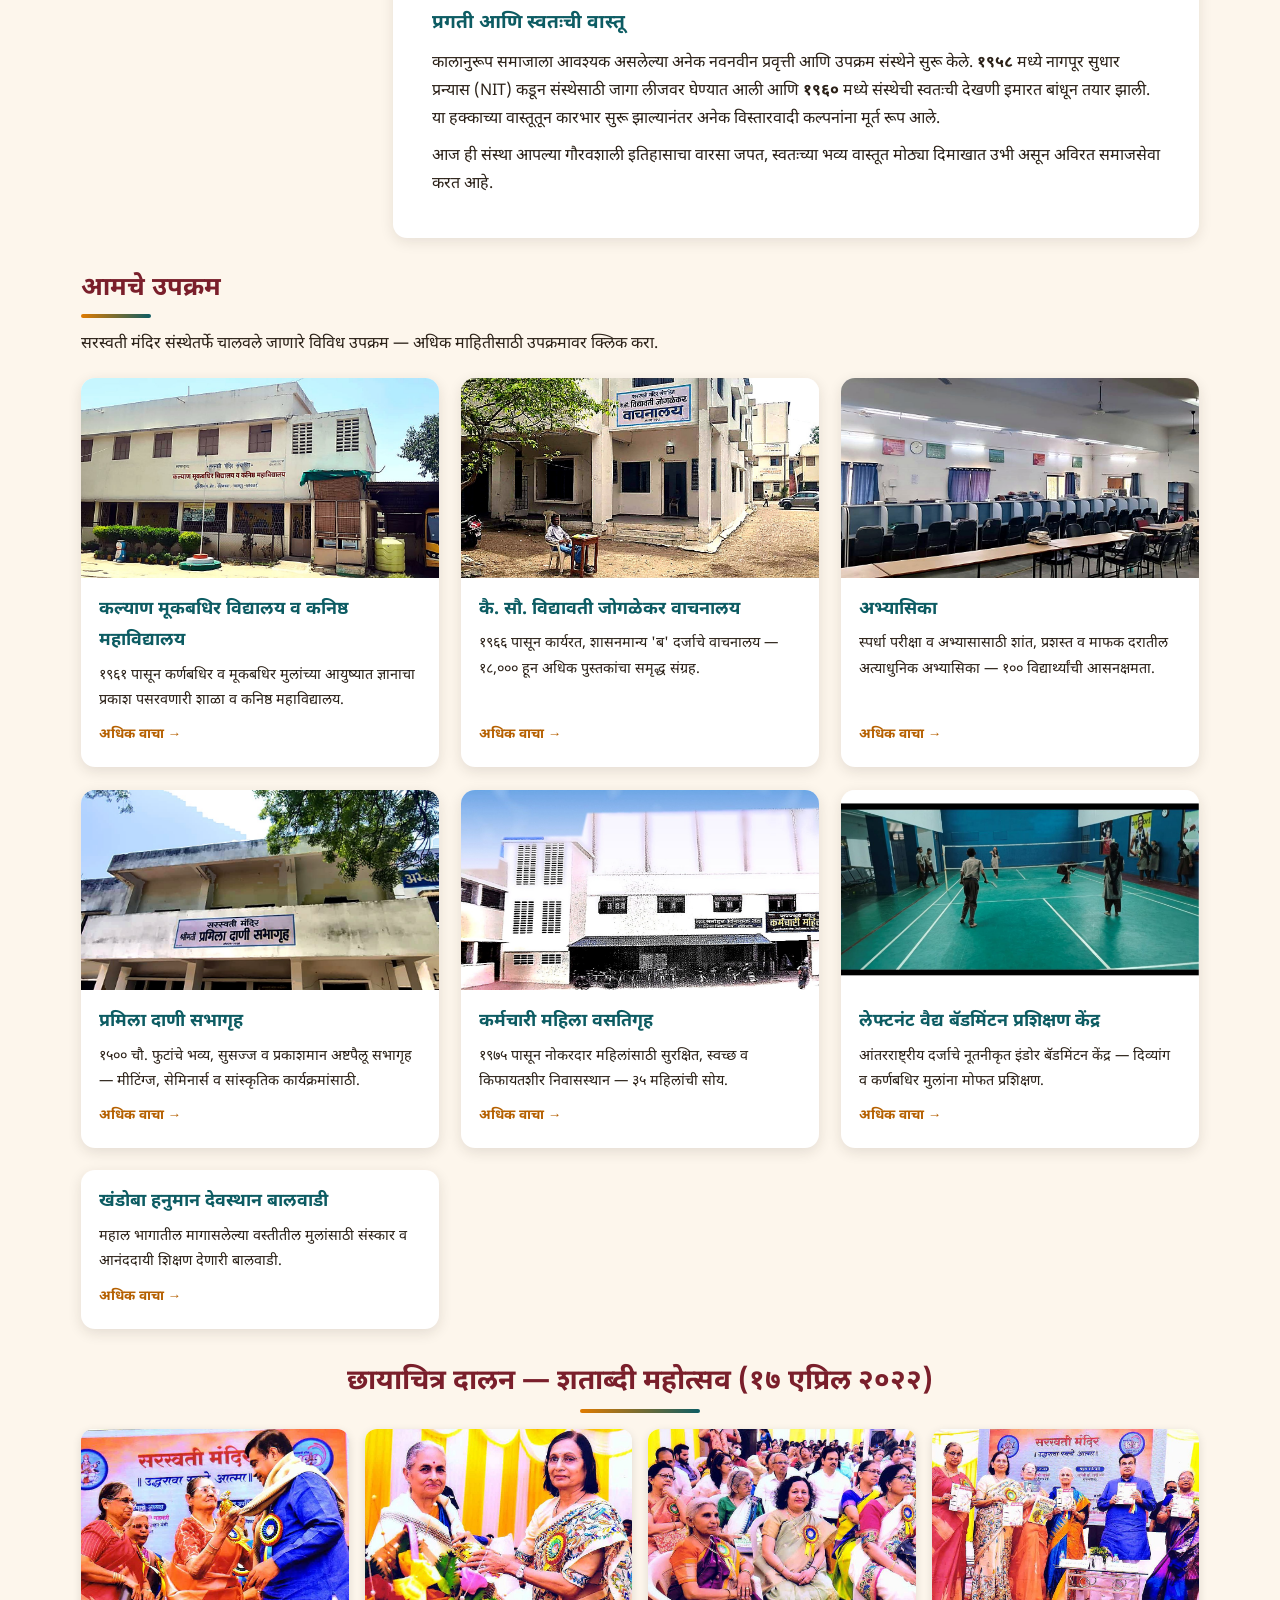
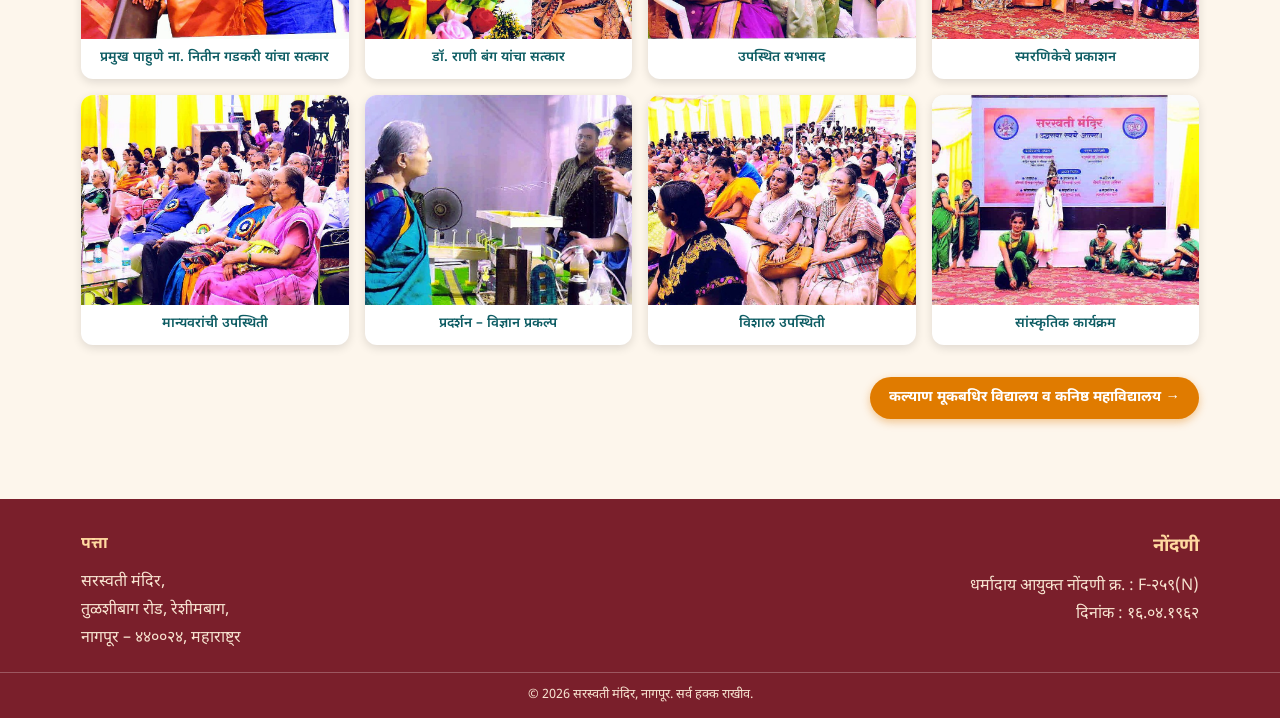
==== commit b9310ee2: "Add files via upload" ====
--- a/index.html
+++ b/index.html
@@ -24,7 +24,7 @@
   </div>
 </header>
 <nav class="main"><ul><li><a href="index.html" class="current"><span class="mr">मुख्य पृष्ठ</span><span class="en">Home</span></a></li><li class="has-dropdown"><button type="button" class="navbtn" aria-haspopup="true" aria-expanded="false" onclick="toggleDrop(this)"><span class="mr">आमचे उपक्रम</span><span class="en">Our Activities</span> <span class="chev">&#9662;</span></button><div class="dropdown"><a href="school.html"><span class="mr">कल्याण मूकबधिर विद्यालय व कनिष्ठ महाविद्यालय</span><span class="en">Kalyan Mook-Badhir Vidyalaya and Junior College</span></a><a href="library.html"><span class="mr">कै. सौ. विद्यावती जोगळेकर वाचनालय</span><span class="en">Late Vidyawati Joglekar Library</span></a><a href="reading-room.html"><span class="mr">अभ्यासिका</span><span class="en">Reading Room</span></a><a href="sabhagruh.html"><span class="mr">प्रमिला दाणी सभागृह</span><span class="en">Pramila Dani Hall</span></a><a href="hostel.html"><span class="mr">कर्मचारी महिला वसतिगृह</span><span class="en">Working Women's Hostel</span></a><a href="badminton.html"><span class="mr">लेफ्टनंट वैद्य बॅडमिंटन प्रशिक्षण केंद्र</span><span class="en">Lt. Vaidya Badminton Coaching Centre</span></a><a href="khandoba.html"><span class="mr">खंडोबा हनुमान बालवाडी</span><span class="en">Khandoba Hanuman Balwadi</span></a></div></li><li><a href="index.html#gallery"><span class="mr">छायाचित्र दालन</span><span class="en">Gallery</span></a></li><li><a href="#contact"><span class="mr">संपर्क</span><span class="en">Contact</span></a></li></ul></nav>
-<div class="hero"><img src="images/sm-signboard.jpg" alt="Saraswati Mandir, Nagpur" style="object-position:80% 20%"><div class="overlay"><div class="inner"><h2><span class="mr">सरस्वती मंदिर, नागपूर</span><span class="en">Saraswati Mandir, Nagpur</span></h2><p class="tag"><span class="mr">स्त्रियांनी चालवलेली, स्त्रिया व मुलांच्या सर्वांगीण विकासासाठी कार्यरत संस्था — स्थापना १९२१</span><span class="en">Run by women, for the all-round development of women and children — since 1921</span></p></div></div></div>
+<div class="hero"><img src="images/sm-gate-white.jpg" alt="Saraswati Mandir, Nagpur" style="object-fit:contain;object-position:center;background:#d9dbd6"><div class="overlay"><div class="inner"><h2><span class="mr">सरस्वती मंदिर, नागपूर</span><span class="en">Saraswati Mandir, Nagpur</span></h2><p class="tag"><span class="mr">स्त्रियांनी चालवलेली, स्त्रिया व मुलांच्या सर्वांगीण विकासासाठी कार्यरत संस्था — स्थापना १९२१</span><span class="en">Run by women, for the all-round development of women and children — since 1921</span></p></div></div></div>
 <div class="wrap">
 <div class="motto"><span class="mr">"अबलांना सबल करावे हेच ध्येय आमुचे<br>उद्धरावा स्वये आत्मा ब्रीद हेच आमुचे"</span><span class="en">&quot;To empower those in need is our purpose.<br>To uplift the soul by one&rsquo;s own effort is our guiding light.&quot;</span></div>
 
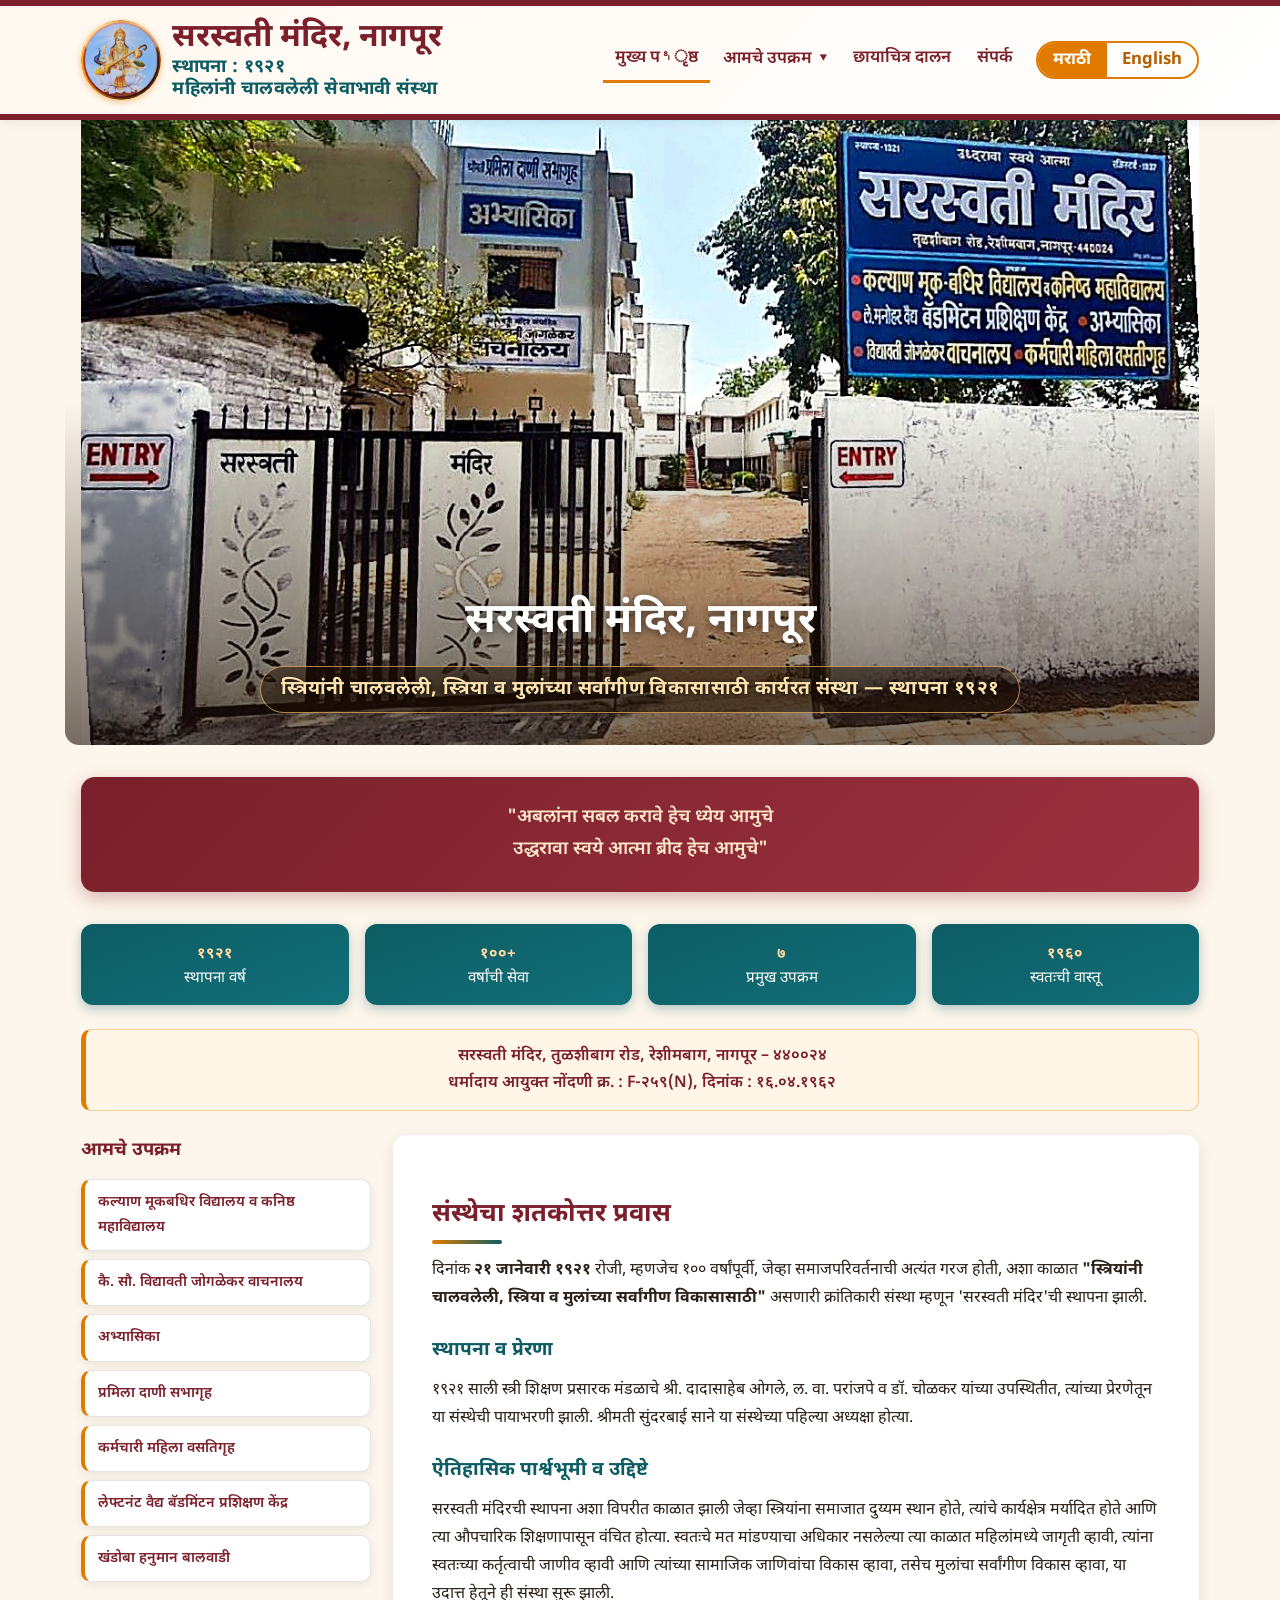
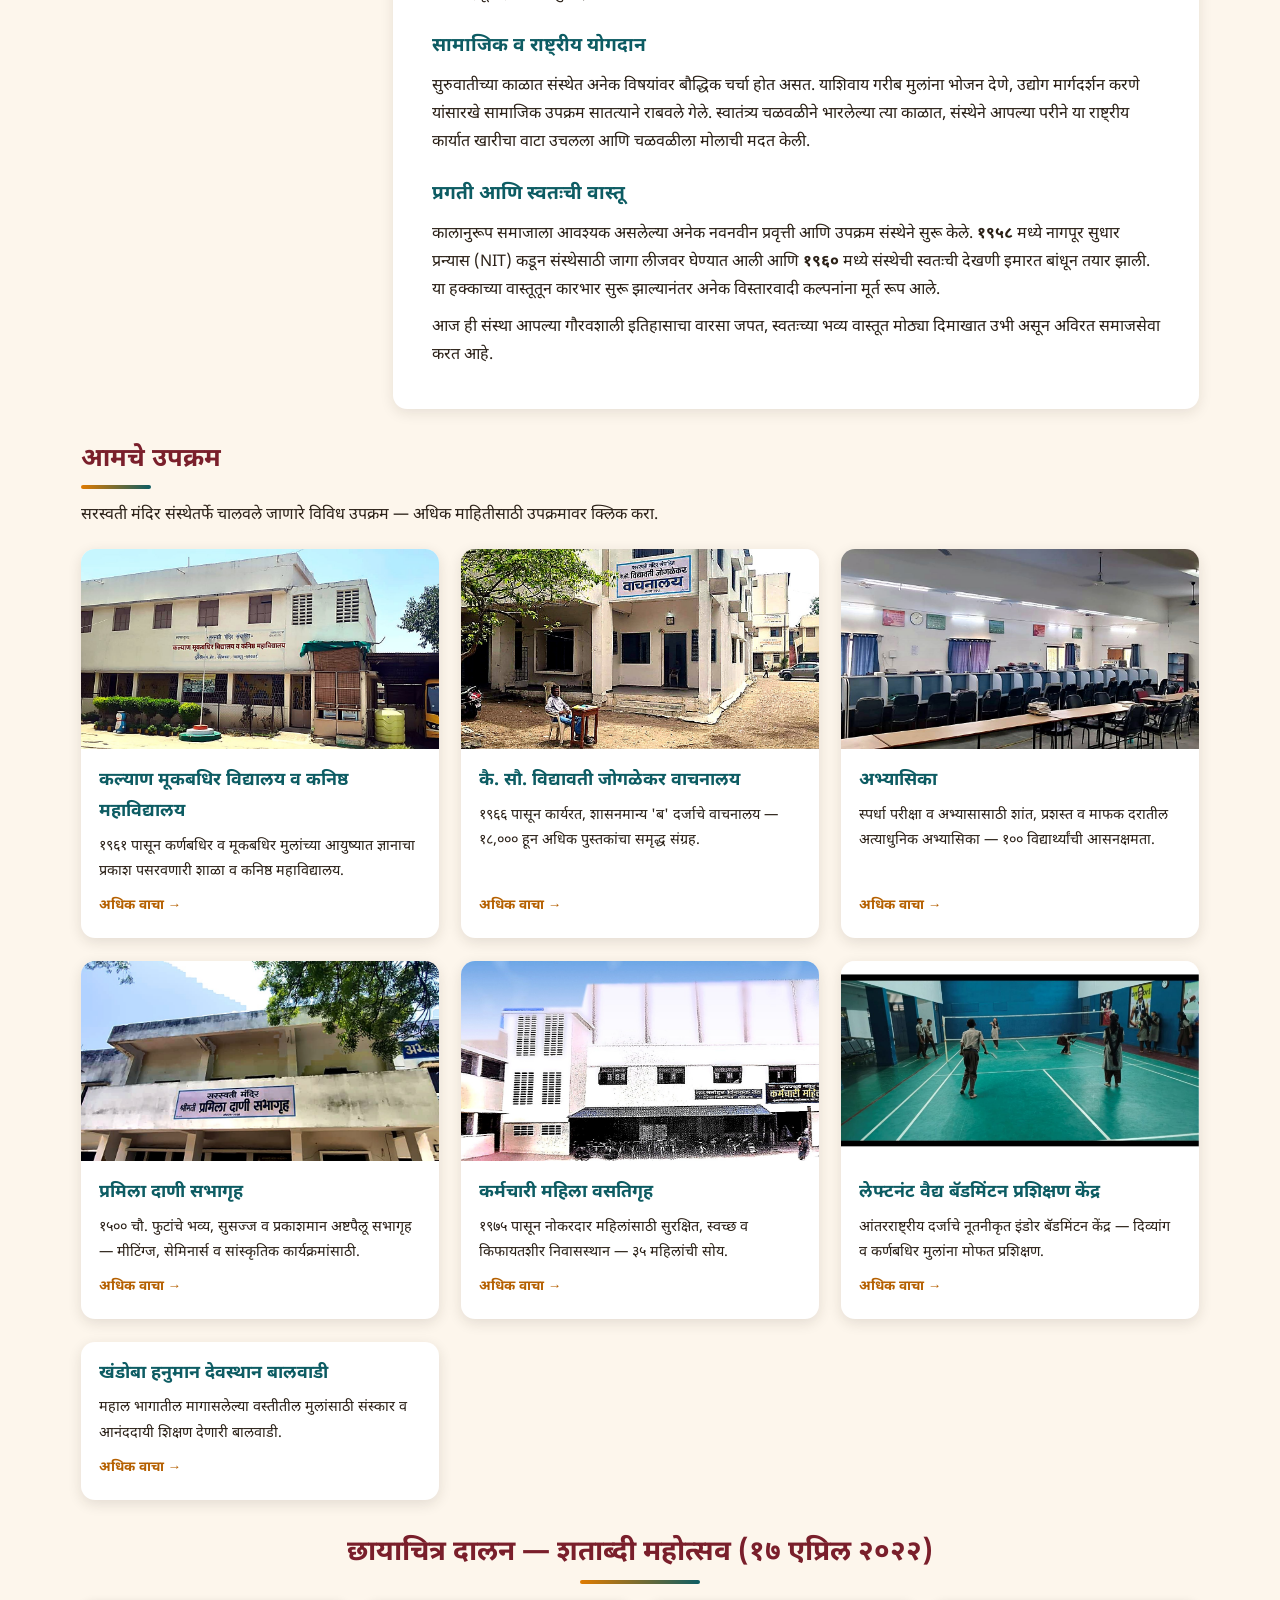
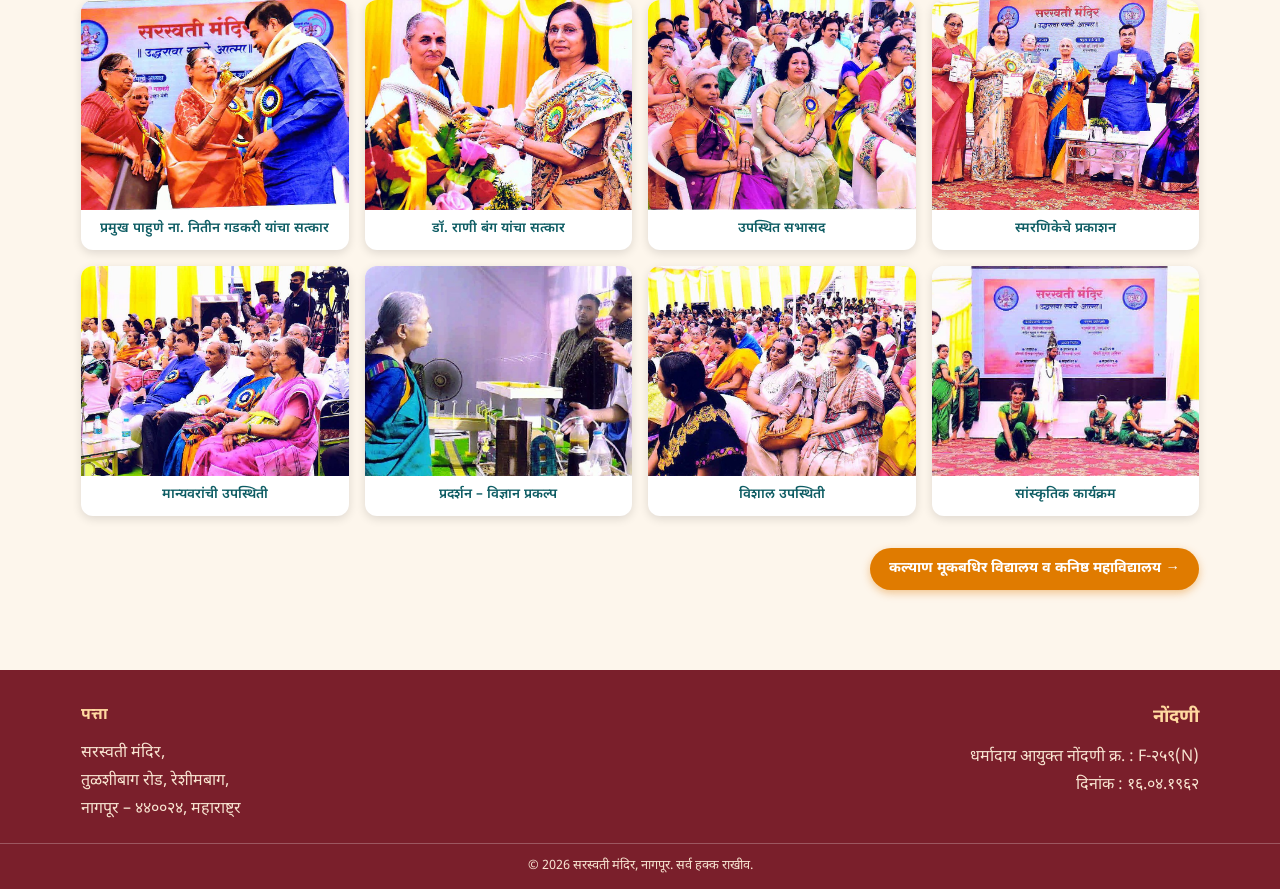
==== commit 804b7853: "Favicon: cache-bust logo (?v=2) so browsers pick up latest icon — index" ====
--- a/index.html
+++ b/index.html
@@ -5,7 +5,7 @@
 <meta name="viewport" content="width=device-width, initial-scale=1.0">
 <title>सरस्वती मंदिर | सरस्वती मंदिर, नागपूर – Saraswati Mandir, Nagpur</title>
 <meta name="description" content="Saraswati Mandir, Nagpur – a women-run charitable organisation serving society since 1921. सरस्वती मंदिर, नागपूर – १९२१ पासून महिलांनी चालवलेली सेवाभावी संस्था.">
-<link rel="icon" type="image/svg+xml" href="images/logo-saraswati.svg">
+<link rel="icon" type="image/svg+xml" href="images/logo-saraswati.svg?v=2">
 <link rel="preconnect" href="https://fonts.googleapis.com">
 <link href="https://fonts.googleapis.com/css2?family=Noto+Sans+Devanagari:wght@400;600;700&display=swap" rel="stylesheet">
 <link rel="stylesheet" href="css/style.css">
@@ -23,7 +23,7 @@
     </div>
   </div>
 </header>
-<nav class="main"><ul><li><a href="index.html" class="current"><span class="mr">मुख्य पृष्ठ</span><span class="en">Home</span></a></li><li class="has-dropdown"><button type="button" class="navbtn" aria-haspopup="true" aria-expanded="false" onclick="toggleDrop(this)"><span class="mr">आमचे उपक्रम</span><span class="en">Our Activities</span> <span class="chev">&#9662;</span></button><div class="dropdown"><a href="school.html"><span class="mr">कल्याण मूकबधिर विद्यालय व कनिष्ठ महाविद्यालय</span><span class="en">Kalyan Mook-Badhir Vidyalaya and Junior College</span></a><a href="library.html"><span class="mr">कै. सौ. विद्यावती जोगळेकर वाचनालय</span><span class="en">Late Vidyawati Joglekar Library</span></a><a href="reading-room.html"><span class="mr">अभ्यासिका</span><span class="en">Reading Room</span></a><a href="sabhagruh.html"><span class="mr">प्रमिला दाणी सभागृह</span><span class="en">Pramila Dani Hall</span></a><a href="hostel.html"><span class="mr">कर्मचारी महिला वसतिगृह</span><span class="en">Working Women's Hostel</span></a><a href="badminton.html"><span class="mr">लेफ्टनंट वैद्य बॅडमिंटन प्रशिक्षण केंद्र</span><span class="en">Lt. Vaidya Badminton Coaching Centre</span></a><a href="khandoba.html"><span class="mr">खंडोबा हनुमान बालवाडी</span><span class="en">Khandoba Hanuman Balwadi</span></a></div></li><li><a href="index.html#gallery"><span class="mr">छायाचित्र दालन</span><span class="en">Gallery</span></a></li><li><a href="#contact"><span class="mr">संपर्क</span><span class="en">Contact</span></a></li></ul></nav>
+<nav class="main"><ul><li><a href="index.html" class="current"><span class="mr">मुख्य प␏ृष्ठ</span><span class="en">Home</span></a></li><li class="has-dropdown"><button type="button" class="navbtn" aria-haspopup="true" aria-expanded="false" onclick="toggleDrop(this)"><span class="mr">आमचे उपक्रम</span><span class="en">Our Activities</span> <span class="chev">&#9662;</span></button><div class="dropdown"><a href="school.html"><span class="mr">कल्याण मूकबधिर विद्यालय व कनिष्ठ महाविद्यालय</span><span class="en">Kalyan Mook-Badhir Vidyalaya and Junior College</span></a><a href="library.html"><span class="mr">कै. सौ. विद्यावती जोगळेकर वाचनालय</span><span class="en">Late Vidyawati Joglekar Library</span></a><a href="reading-room.html"><span class="mr">अभ्यासिका</span><span class="en">Reading Room</span></a><a href="sabhagruh.html"><span class="mr">प्रमिला दाणी सभागृह</span><span class="en">Pramila Dani Hall</span></a><a href="hostel.html"><span class="mr">कर्मचारी महिला वसतिगृह</span><span class="en">Working Women's Hostel</span></a><a href="badminton.html"><span class="mr">लेफ्टनंट वैद्य बॅडमिंटन प्रशिक्षण केंद्र</span><span class="en">Lt. Vaidya Badminton Coaching Centre</span></a><a href="khandoba.html"><span class="mr">खंडोबा हनुमान बालवाडी</span><span class="en">Khandoba Hanuman Balwadi</span></a></div></li><li><a href="index.html#gallery"><span class="mr">छायाचित्र दालन</span><span class="en">Gallery</span></a></li><li><a href="#contact"><span class="mr">संपर्क</span><span class="en">Contact</span></a></li></ul></nav>
 <div class="hero"><img src="images/sm-gate-white.jpg" alt="Saraswati Mandir, Nagpur" style="object-fit:contain;object-position:center;background:#d9dbd6"><div class="overlay"><div class="inner"><h2><span class="mr">सरस्वती मंदिर, नागपूर</span><span class="en">Saraswati Mandir, Nagpur</span></h2><p class="tag"><span class="mr">स्त्रियांनी चालवलेली, स्त्रिया व मुलांच्या सर्वांगीण विकासासाठी कार्यरत संस्था — स्थापना १९२१</span><span class="en">Run by women, for the all-round development of women and children — since 1921</span></p></div></div></div>
 <div class="wrap">
 <div class="motto"><span class="mr">"अबलांना सबल करावे हेच ध्येय आमुचे<br>उद्धरावा स्वये आत्मा ब्रीद हेच आमुचे"</span><span class="en">&quot;To empower those in need is our purpose.<br>To uplift the soul by one&rsquo;s own effort is our guiding light.&quot;</span></div>
--- a/css/style.css
+++ b/css/style.css
@@ -5,30 +5,31 @@
 html[data-lang="mr"] .en{display:none!important;}
 html[data-lang="en"] .mr{display:none!important;}
 .topbar{display:none;}
-header.site{background:linear-gradient(135deg,#fff8ef,#fff);border-bottom:4px solid var(--saffron);position:sticky;top:0;z-index:50;box-shadow:0 2px 10px rgba(0,0,0,.08);}
-.header-inner{max-width:1150px;margin:0 auto;padding:.55rem 1rem;display:flex;align-items:center;gap:1rem;flex-wrap:wrap;}
+header.site{background:linear-gradient(135deg,#fff8ef,#fff);border-top:6px solid var(--maroon);border-bottom:6px solid var(--maroon);position:sticky;top:0;z-index:50;box-shadow:0 2px 10px rgba(0,0,0,.08);}
+.header-inner{max-width:1150px;margin:0 auto;padding:.8rem 1rem;display:flex;align-items:center;gap:1rem;flex-wrap:wrap;}
 .brand{display:flex;align-items:center;gap:.7rem;text-decoration:none;color:var(--ink);}
 /*emblem-img*/
 .brand img.emblem{background:#fff;object-fit:contain;object-position:center;padding:0;}
-.brand .emblem{width:56px;height:56px;border-radius:50%;background:radial-gradient(circle at 35% 30%,#ffb85c,var(--saffron));display:flex;align-items:center;justify-content:center;font-size:1.6rem;color:#fff;flex-shrink:0;box-shadow:0 2px 6px rgba(224,123,0,.45);}
-.brand h1{font-size:1.5rem;color:var(--maroon);line-height:1.2;}
+.brand .emblem{width:80px;height:80px;border-radius:50%;background:radial-gradient(circle at 35% 30%,#ffb85c,var(--saffron));display:flex;align-items:center;justify-content:center;font-size:1.6rem;color:#fff;flex-shrink:0;box-shadow:0 2px 6px rgba(224,123,0,.45);}
+.brand h1{font-size:2rem;color:var(--maroon);line-height:1.2;}
 .brand h1>span{white-space:nowrap;}
-.brand small{display:block;font-size:.8rem;color:var(--teal);font-weight:700;letter-spacing:.02em;}
+.brand small{display:block;font-size:1.15rem;color:var(--teal);font-weight:700;letter-spacing:.02em;}
 .nav-area{margin-left:auto;display:flex;align-items:center;gap:.4rem;flex-wrap:wrap;justify-content:flex-end;}
 .nav-area .lang-switch{margin-left:.3rem;}
 .lang-switch{display:flex;border:2px solid var(--saffron);border-radius:999px;overflow:hidden;}
-.lang-switch button{border:0;background:transparent;padding:.3rem .85rem;cursor:pointer;font-family:inherit;font-size:.85rem;font-weight:700;color:var(--saffron-dark);}
+.lang-switch button{border:0;background:transparent;padding:.4rem .95rem;cursor:pointer;font-family:inherit;font-size:1.05rem;font-weight:700;color:var(--saffron-dark);}
 .lang-switch button.active{background:var(--saffron);color:#fff;}
 nav.main{background:none;}
 nav.main ul{list-style:none;display:flex;align-items:center;flex-wrap:wrap;gap:.1rem;}
-nav.main a,nav.main .navbtn{display:flex;align-items:center;gap:.25rem;padding:.4rem .7rem;color:var(--maroon);text-decoration:none;font-size:.95rem;font-weight:600;border:0;border-bottom:3px solid transparent;background:none;font-family:inherit;cursor:pointer;border-radius:6px 6px 0 0;}
+nav.main a,nav.main .navbtn{display:flex;align-items:center;gap:.25rem;padding:.45rem .75rem;color:var(--maroon);text-decoration:none;font-size:1.05rem;font-weight:600;border:0;border-bottom:3px solid transparent;background:none;font-family:inherit;cursor:pointer;border-radius:6px 6px 0 0;}
 nav.main a:hover,nav.main .navbtn:hover{background:rgba(224,123,0,.12);}
 nav.main a.current,nav.main .navbtn.current{border-bottom-color:var(--saffron);}
 li.has-dropdown{position:relative;}
-.navbtn .chev{display:inline-block;font-size:.7rem;margin-left:.1rem;transition:transform .2s;}
+.navbtn .chev{display:inline-block;font-size:.95rem;margin-left:.1rem;transition:transform .2s;}
 li.has-dropdown:hover .chev,.navbtn[aria-expanded="true"] .chev{transform:rotate(180deg);}
 nav.main .dropdown{position:absolute;top:100%;right:0;left:auto;min-width:300px;background:var(--teal);box-shadow:0 10px 24px rgba(0,0,0,.3);border-top:3px solid var(--saffron);border-radius:0 0 8px 8px;display:none;flex-direction:column;z-index:60;overflow:hidden;}
 li.has-dropdown:hover .dropdown,.dropdown.open{display:flex;}
+nav.main .dropdown.open{display:flex;}
 nav.main .dropdown a{color:#eafcfd;border-bottom:1px solid rgba(255,255,255,.1);border-radius:0;white-space:normal;padding:.55rem .9rem;}
 nav.main .dropdown a:hover{background:rgba(255,255,255,.12);}
 .regbar{background:#fff6e8;border:1px solid rgba(224,123,0,.35);border-left:5px solid var(--saffron);border-radius:10px;text-align:center;color:var(--maroon);font-weight:600;font-size:1rem;line-height:1.7;padding:.8rem 1rem;margin:1.5rem 0;}
@@ -37,8 +38,8 @@
 .act-side-title{color:var(--maroon);font-size:1.15rem;margin-bottom:.2rem;}
 .act-side a{text-decoration:none;display:block;background:#fff;border:0.5px solid rgba(43,33,24,.12);border-left:4px solid var(--saffron);border-radius:10px;padding:10px 13px;color:var(--maroon);font-weight:600;font-size:.9rem;box-shadow:0 3px 10px rgba(43,33,24,.08);}
 .act-side a:hover{box-shadow:0 6px 16px rgba(43,33,24,.16);}
-.hero{position:relative;max-height:480px;overflow:hidden;background:#333;}
-.hero img{width:100%;height:480px;object-fit:cover;display:block;opacity:1;}
+.hero{position:relative;max-width:1150px;margin:0 auto;padding:0 1rem;overflow:hidden;background:none;border-radius:14px;}
+.hero img{width:100%;height:auto;object-fit:fill;display:block;opacity:1;}
 .hero .overlay{position:absolute;inset:0;background:linear-gradient(to top,rgba(30,15,5,.6),rgba(30,15,5,0) 55%);display:flex;align-items:flex-end;}
 .hero .overlay .inner{max-width:1150px;margin:0 auto;width:100%;padding:2rem 1rem;color:#fff;}
 .hero h2{font-size:clamp(1.6rem,4vw,2.6rem);text-shadow:0 2px 8px rgba(0,0,0,.6);}
@@ -46,7 +47,7 @@
 .wrap{max-width:1150px;margin:0 auto;padding:2rem 1rem;}
 .section-title{color:var(--maroon);font-size:1.6rem;margin:1.8rem 0 .8rem;position:relative;padding-bottom:.4rem;}
 .section-title::after{content:"";position:absolute;left:0;bottom:0;width:70px;height:4px;border-radius:2px;background:linear-gradient(90deg,var(--saffron),var(--teal));}
-.motto{background:linear-gradient(135deg,var(--maroon),#9c3140);color:#ffe9c9;text-align:center;padding:1.6rem 1rem;border-radius:14px;font-size:1.15rem;font-weight:600;margin:1.5rem 0;box-shadow:0 6px 18px rgba(122,31,43,.3);}
+.motto{background:linear-gradient(135deg,var(--maroon),#9c3140);color:#ffe9c9;text-align:center;padding:1.6rem 1rem;border-radius:14px;font-size:1.15rem;font-weight:600;margin:0 0 2rem;box-shadow:0 6px 18px rgba(122,31,43,.3);}
 .card-grid{display:grid;grid-template-columns:repeat(auto-fill,minmax(320px,1fr));gap:1.4rem;margin-top:1.2rem;}
 .card{background:var(--card);border-radius:14px;overflow:hidden;box-shadow:0 4px 14px rgba(43,33,24,.12);display:flex;flex-direction:column;transition:transform .25s,box-shadow .25s;text-decoration:none;color:var(--ink);}
 .card:hover{transform:translateY(-6px);box-shadow:0 12px 26px rgba(43,33,24,.2);}
@@ -86,12 +87,21 @@
 .footer-reg h4{font-size:1.15rem;}
 .footer-reg p{font-weight:400;font-size:1rem;line-height:1.75;}
 .copyright{border-top:1px solid rgba(255,255,255,.25);text-align:center;font-size:.8rem;padding:.7rem 1rem;}
-.lightbox{position:fixed;inset:0;background:rgba(0,0,0,.9);display:none;align-items:center;justify-content:center;z-index:200;cursor:zoom-out;}
-.lightbox img{max-width:94vw;max-height:92vh;border-radius:8px;}
+.lightbox{position:fixed;inset:0;background:rgba(0,0,0,.9);display:none;align-items:center;justify-content:center;z-index:200;}
 .lightbox.open{display:flex;}
+.lightbox .lb-stage{margin:0;display:flex;flex-direction:column;align-items:center;gap:.6rem;max-width:94vw;}
+.lightbox img{max-width:88vw;max-height:82vh;border-radius:8px;cursor:default;box-shadow:0 6px 30px rgba(0,0,0,.5);}
+.lightbox .lb-cap{color:#fff;font-size:.95rem;font-weight:600;text-align:center;max-width:90vw;text-shadow:0 1px 3px rgba(0,0,0,.85);}
+.lightbox .lb-nav{position:fixed;top:50%;transform:translateY(-50%);background:rgba(0,0,0,.45);color:#fff;border:none;width:56px;height:56px;border-radius:50%;font-size:1.7rem;line-height:1;cursor:pointer;display:flex;align-items:center;justify-content:center;transition:background .15s;}
+.lightbox .lb-nav:hover{background:rgba(224,123,10,.95);}
+.lightbox .lb-prev{left:2vw;}
+.lightbox .lb-next{right:2vw;}
+.lightbox .lb-close{position:fixed;top:16px;right:20px;background:rgba(0,0,0,.45);color:#fff;border:none;width:44px;height:44px;border-radius:50%;font-size:1.5rem;line-height:1;cursor:pointer;display:flex;align-items:center;justify-content:center;transition:background .15s;}
+.lightbox .lb-close:hover{background:rgba(224,123,10,.95);}
+@media(max-width:640px){.lightbox .lb-nav{width:44px;height:44px;font-size:1.3rem;}.lightbox .lb-close{width:40px;height:40px;}.lightbox img{max-height:76vh;}}
 @media(max-width:820px){.nav-area{width:100%;justify-content:flex-start;margin-left:0;}nav.main .dropdown{left:0;right:auto;min-width:260px;}}
 @media(max-width:760px){.home-split{grid-template-columns:1fr;}}
-@media(max-width:640px){.brand h1{font-size:1.25rem;}.brand small{white-space:normal;}.hero img{height:300px;}.hero .overlay .inner{padding:1.2rem 1rem;}nav.main a,nav.main .navbtn{padding:.4rem .55rem;font-size:.85rem;}footer .inner{gap:1rem;}.footer-reg{text-align:left;}.regbar{font-size:.9rem;}}
+@media(max-width:640px){.brand h1{font-size:1.5rem;}.brand small{white-space:normal;}.hero .overlay .inner{padding:1.2rem 1rem;}nav.main a,nav.main .navbtn{padding:.5rem .7rem;font-size:1.05rem;}footer .inner{gap:1rem;}.footer-reg{text-align:left;}.regbar{font-size:.9rem;}}
 /* 2026-07-23: centered hero titles & single-line taglines */
 .hero .overlay .inner{text-align:center;}
 .hero p.tag{display:inline-block;margin:.45rem auto 0;padding:.35rem 1.2rem;background:rgba(30,15,5,.55);border:1px solid rgba(255,196,106,.65);border-radius:999px;font-size:clamp(.95rem,1.5vw,1.22rem);font-weight:700;color:#ffe3ae;letter-spacing:.02em;text-shadow:0 1px 4px rgba(0,0,0,.8);}
@@ -104,3 +114,40 @@
 @media(min-width:900px){.gallery.g5{grid-template-columns:repeat(5,1fr);}}
 .section-title.center{text-align:center;font-size:1.75rem;}
 .section-title.center::after{left:50%;transform:translateX(-50%);width:120px;}
+/* 2026-07-27: Mobile hamburger navigation drawer (left menu button + left slide-in drawer for screens up to 820px) */
+.nav-toggle{display:none;flex-direction:column;justify-content:center;gap:5px;width:40px;height:40px;padding:9px 8px;flex-shrink:0;margin-right:.3rem;border:0;background:transparent;border-radius:8px;cursor:pointer;}
+.nav-toggle:hover{background:rgba(224,123,0,.12);}
+.nav-toggle span{display:block;width:100%;height:2.5px;border-radius:2px;background:var(--maroon);transition:transform .25s,opacity .2s;}
+body.nav-open .nav-toggle span:nth-child(1){transform:translateY(7.5px) rotate(45deg);}
+body.nav-open .nav-toggle span:nth-child(2){opacity:0;}
+body.nav-open .nav-toggle span:nth-child(3){transform:translateY(-7.5px) rotate(-45deg);}
+.nav-backdrop{position:fixed;inset:0;background:rgba(0,0,0,.45);z-index:40;opacity:0;pointer-events:none;transition:opacity .25s;}
+body.nav-open .nav-backdrop{opacity:1;pointer-events:auto;}
+@media(max-width:820px){
+  .nav-toggle{display:flex;position:relative;z-index:90;}
+  body.nav-open .nav-toggle{position:fixed;top:.7rem;left:.7rem;}
+  .header-inner{flex-wrap:nowrap;}
+  .nav-area{position:fixed;top:0;left:0;height:100%;width:min(82vw,320px);background:var(--cream);flex-direction:column;align-items:stretch;justify-content:flex-start;gap:0;margin:0;padding:.7rem 0 2rem;transform:translateX(-100%);transition:transform .28s ease;z-index:80;box-shadow:2px 0 24px rgba(0,0,0,.28);overflow-y:auto;}
+  body.nav-open .nav-area{transform:translateX(0);}
+  .nav-area .lang-switch{order:-1;margin:0 1rem 1rem;align-self:flex-end;}
+  nav.main{width:100%;}
+  nav.main ul{flex-direction:column;align-items:stretch;gap:0;width:100%;}
+  nav.main>ul>li{width:100%;border-bottom:1px solid rgba(122,31,43,.12);}
+  nav.main a,nav.main .navbtn{width:100%;border-radius:0;padding:.85rem 1.2rem;font-size:1.08rem;justify-content:space-between;}
+  li.has-dropdown{position:static;}
+  nav.main .dropdown{position:static;min-width:0;width:100%;background:rgba(13,92,99,.06);border-top:0;border-radius:0;box-shadow:none;}
+  nav.main .dropdown a{color:var(--maroon);padding:.7rem 1.2rem .7rem 2rem;font-size:1rem;border-bottom:1px solid rgba(122,31,43,.08);}
+}
+/* 2026-07-27 (fix): small-phone header fit — title may wrap, slightly smaller, so English never overflows */
+@media(max-width:640px){
+  .brand h1{font-size:1.35rem;}
+  .brand h1>span{white-space:normal;}
+}
+/* 2026-07-27 (voice): mobile hero titles fit fully on photos (desktop unchanged) */
+@media(max-width:640px){
+  .hero .overlay .inner{padding:.7rem .8rem;}
+  .hero h2{font-size:1.1rem;}
+  .hero p.tag{font-size:.7rem;padding:.22rem .7rem;margin-top:.3rem;}
+  .hero:has(img[src*="badminton"]) h2{white-space:nowrap;font-size:min(1.1rem,4.1vw);}
+  .hero:has(img[src$="sm-gate.jpg"]) p.tag{white-space:nowrap;font-size:min(.7rem,2.9vw);}
+}
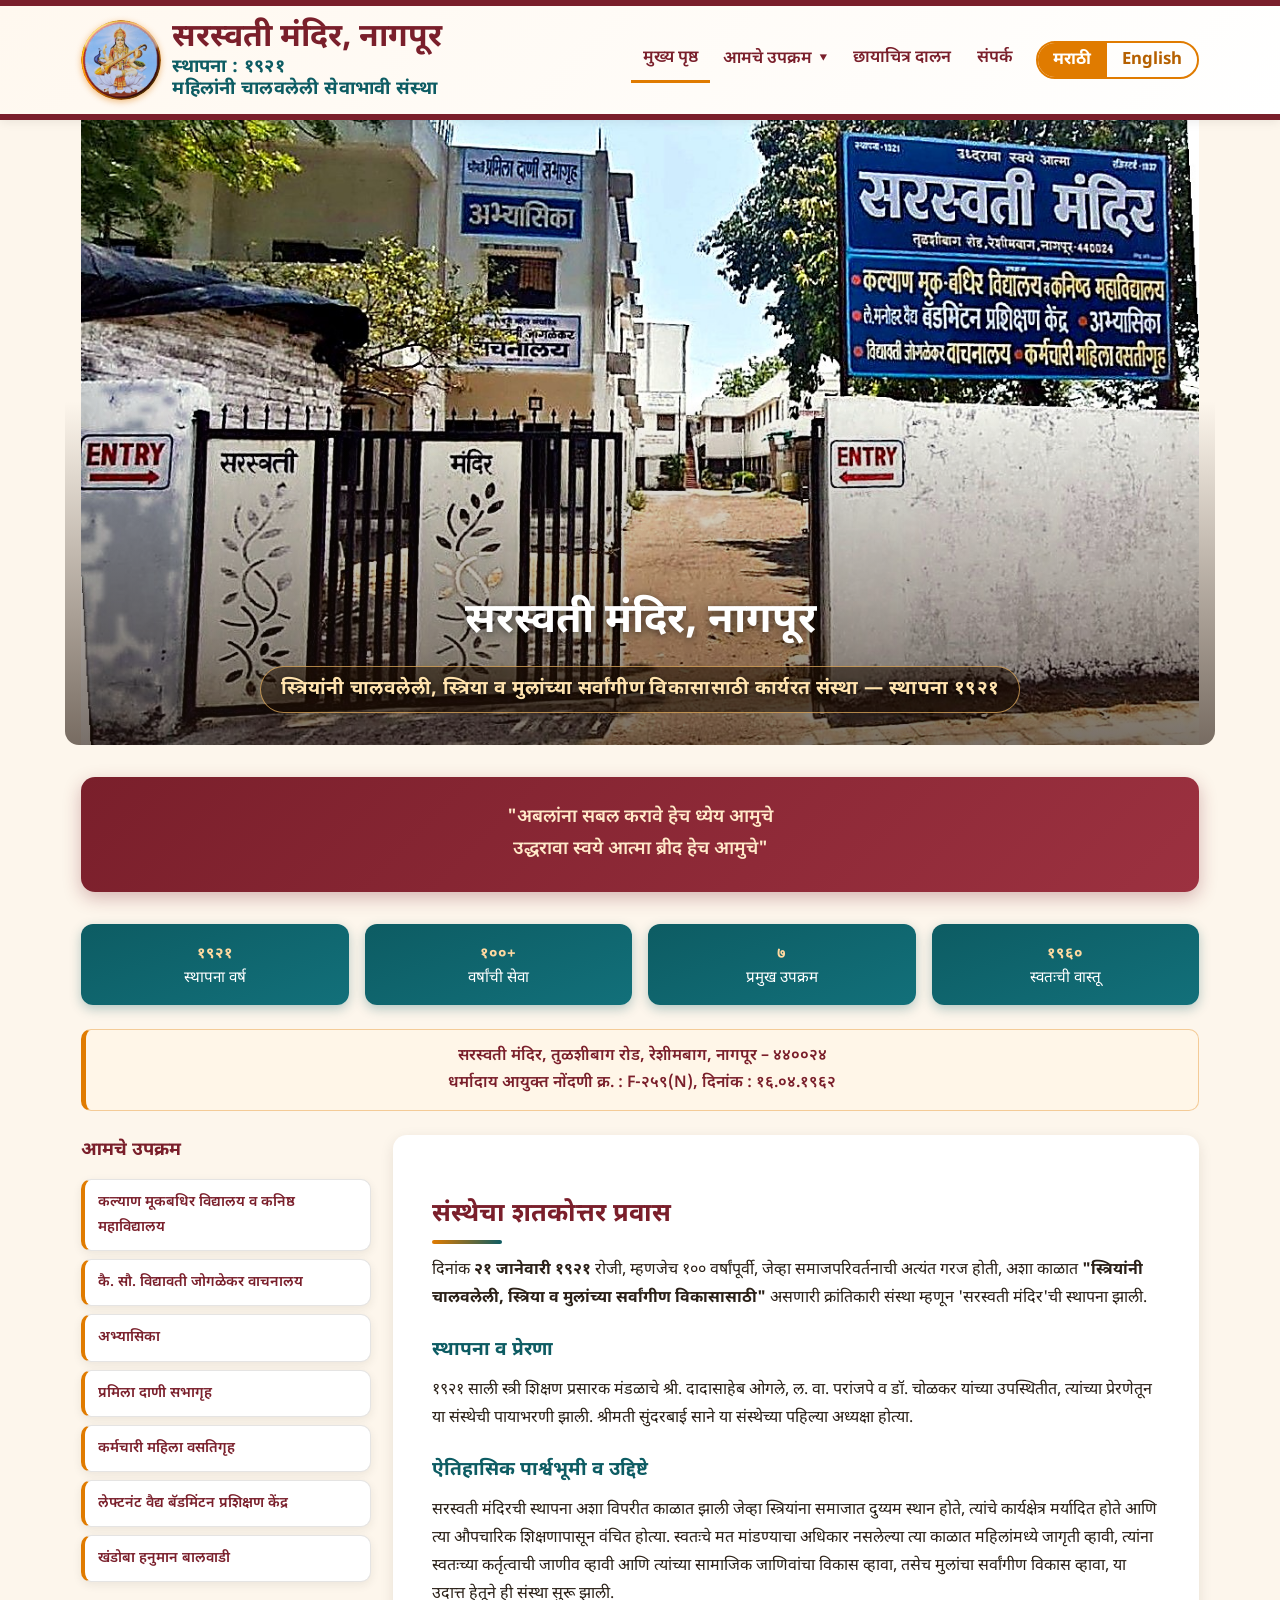
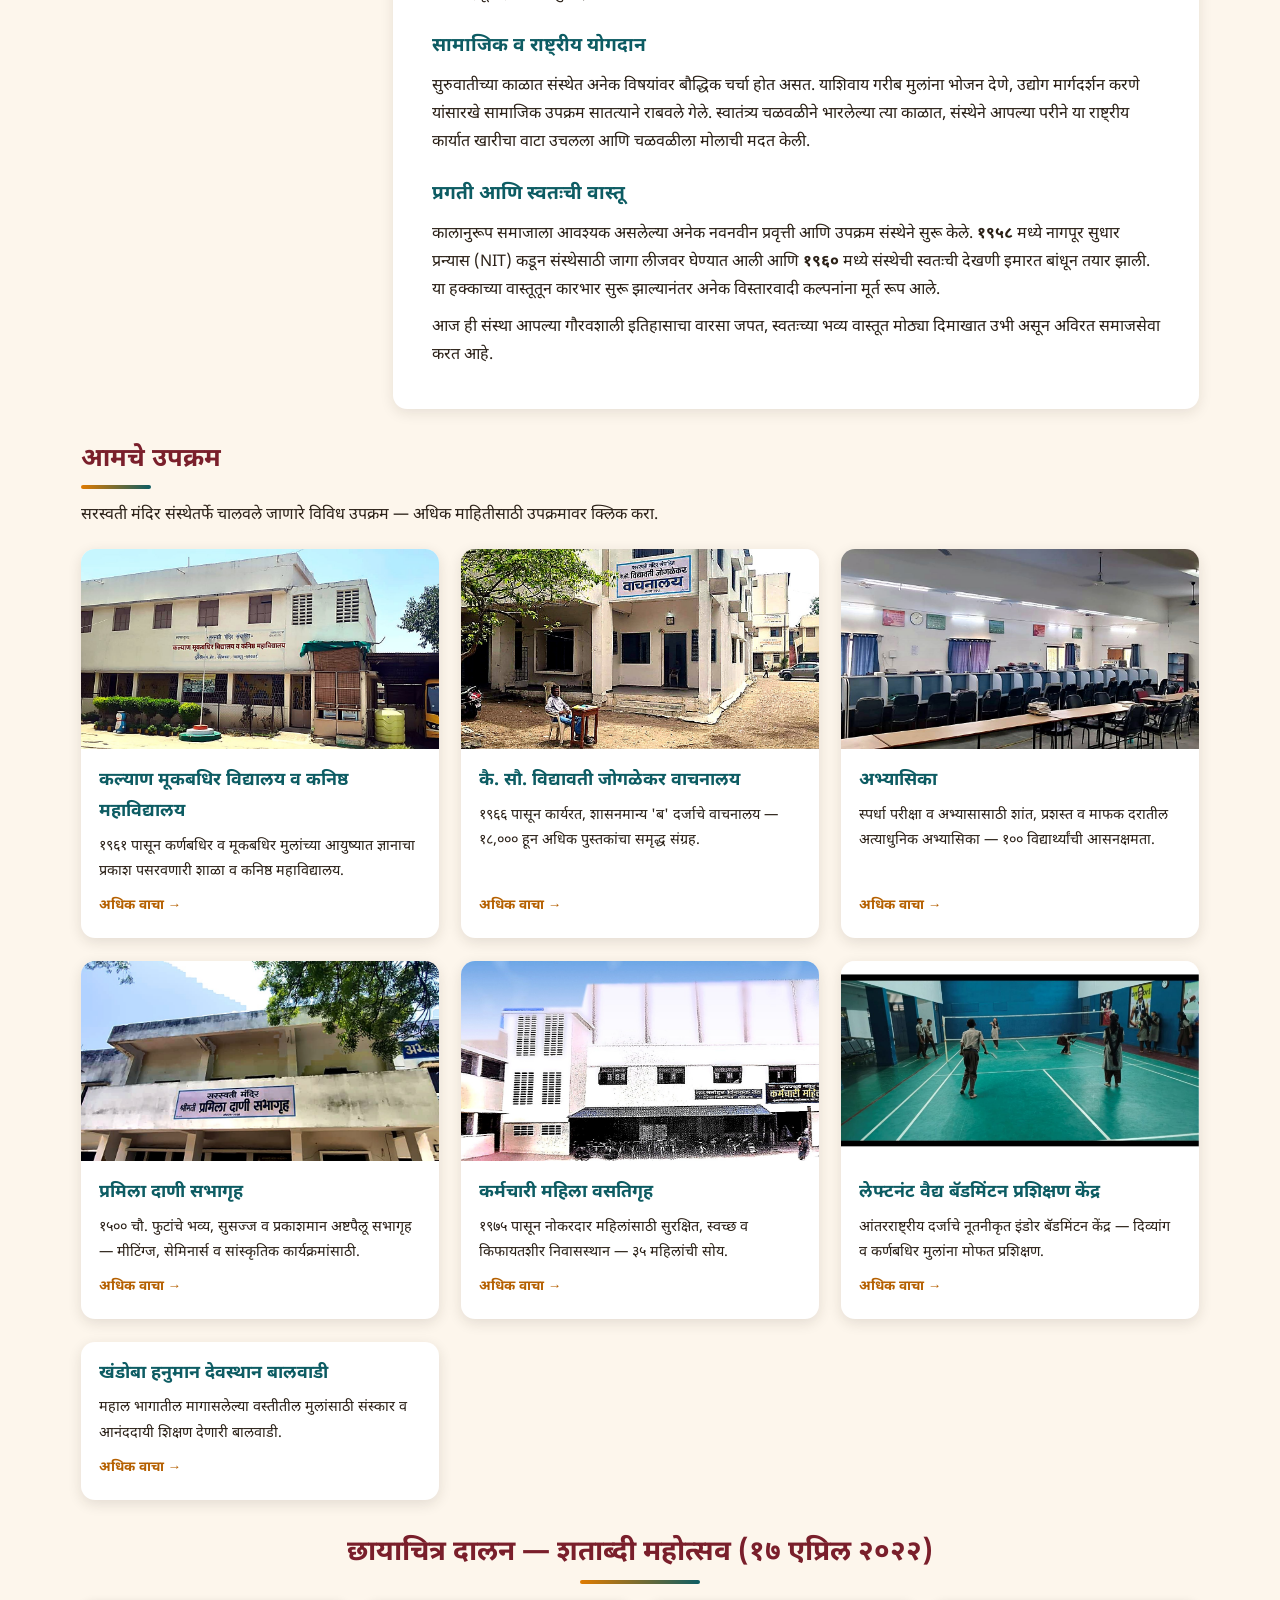
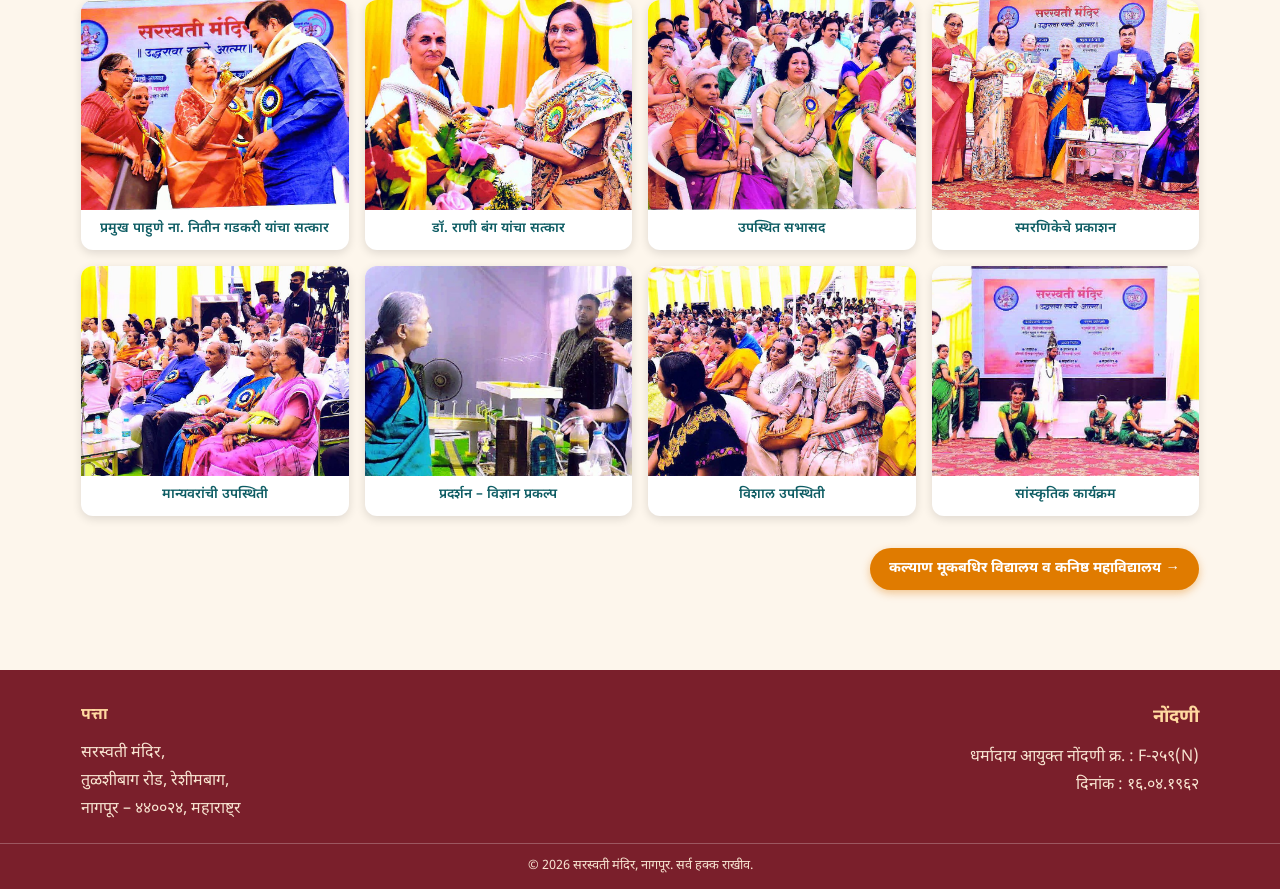
==== commit f8c66077: "Fix index nav: remove stray control char in मुख्य पृष्ठ (favicon ?v=2 kept)" ====
--- a/index.html
+++ b/index.html
@@ -23,7 +23,7 @@
     </div>
   </div>
 </header>
-<nav class="main"><ul><li><a href="index.html" class="current"><span class="mr">मुख्य प␏ृष्ठ</span><span class="en">Home</span></a></li><li class="has-dropdown"><button type="button" class="navbtn" aria-haspopup="true" aria-expanded="false" onclick="toggleDrop(this)"><span class="mr">आमचे उपक्रम</span><span class="en">Our Activities</span> <span class="chev">&#9662;</span></button><div class="dropdown"><a href="school.html"><span class="mr">कल्याण मूकबधिर विद्यालय व कनिष्ठ महाविद्यालय</span><span class="en">Kalyan Mook-Badhir Vidyalaya and Junior College</span></a><a href="library.html"><span class="mr">कै. सौ. विद्यावती जोगळेकर वाचनालय</span><span class="en">Late Vidyawati Joglekar Library</span></a><a href="reading-room.html"><span class="mr">अभ्यासिका</span><span class="en">Reading Room</span></a><a href="sabhagruh.html"><span class="mr">प्रमिला दाणी सभागृह</span><span class="en">Pramila Dani Hall</span></a><a href="hostel.html"><span class="mr">कर्मचारी महिला वसतिगृह</span><span class="en">Working Women's Hostel</span></a><a href="badminton.html"><span class="mr">लेफ्टनंट वैद्य बॅडमिंटन प्रशिक्षण केंद्र</span><span class="en">Lt. Vaidya Badminton Coaching Centre</span></a><a href="khandoba.html"><span class="mr">खंडोबा हनुमान बालवाडी</span><span class="en">Khandoba Hanuman Balwadi</span></a></div></li><li><a href="index.html#gallery"><span class="mr">छायाचित्र दालन</span><span class="en">Gallery</span></a></li><li><a href="#contact"><span class="mr">संपर्क</span><span class="en">Contact</span></a></li></ul></nav>
+<nav class="main"><ul><li><a href="index.html" class="current"><span class="mr">मुख्य पृष्ठ</span><span class="en">Home</span></a></li><li class="has-dropdown"><button type="button" class="navbtn" aria-haspopup="true" aria-expanded="false" onclick="toggleDrop(this)"><span class="mr">आमचे उपक्रम</span><span class="en">Our Activities</span> <span class="chev">&#9662;</span></button><div class="dropdown"><a href="school.html"><span class="mr">कल्याण मूकबधिर विद्यालय व कनिष्ठ महाविद्यालय</span><span class="en">Kalyan Mook-Badhir Vidyalaya and Junior College</span></a><a href="library.html"><span class="mr">कै. सौ. विद्यावती जोगळेकर वाचनालय</span><span class="en">Late Vidyawati Joglekar Library</span></a><a href="reading-room.html"><span class="mr">अभ्यासिका</span><span class="en">Reading Room</span></a><a href="sabhagruh.html"><span class="mr">प्रमिला दाणी सभागृह</span><span class="en">Pramila Dani Hall</span></a><a href="hostel.html"><span class="mr">कर्मचारी महिला वसतिगृह</span><span class="en">Working Women's Hostel</span></a><a href="badminton.html"><span class="mr">लेफ्टनंट वैद्य बॅडमिंटन प्रशिक्षण केंद्र</span><span class="en">Lt. Vaidya Badminton Coaching Centre</span></a><a href="khandoba.html"><span class="mr">खंडोबा हनुमान बालवाडी</span><span class="en">Khandoba Hanuman Balwadi</span></a></div></li><li><a href="index.html#gallery"><span class="mr">छायाचित्र दालन</span><span class="en">Gallery</span></a></li><li><a href="#contact"><span class="mr">संपर्क</span><span class="en">Contact</span></a></li></ul></nav>
 <div class="hero"><img src="images/sm-gate-white.jpg" alt="Saraswati Mandir, Nagpur" style="object-fit:contain;object-position:center;background:#d9dbd6"><div class="overlay"><div class="inner"><h2><span class="mr">सरस्वती मंदिर, नागपूर</span><span class="en">Saraswati Mandir, Nagpur</span></h2><p class="tag"><span class="mr">स्त्रियांनी चालवलेली, स्त्रिया व मुलांच्या सर्वांगीण विकासासाठी कार्यरत संस्था — स्थापना १९२१</span><span class="en">Run by women, for the all-round development of women and children — since 1921</span></p></div></div></div>
 <div class="wrap">
 <div class="motto"><span class="mr">"अबलांना सबल करावे हेच ध्येय आमुचे<br>उद्धरावा स्वये आत्मा ब्रीद हेच आमुचे"</span><span class="en">&quot;To empower those in need is our purpose.<br>To uplift the soul by one&rsquo;s own effort is our guiding light.&quot;</span></div>
